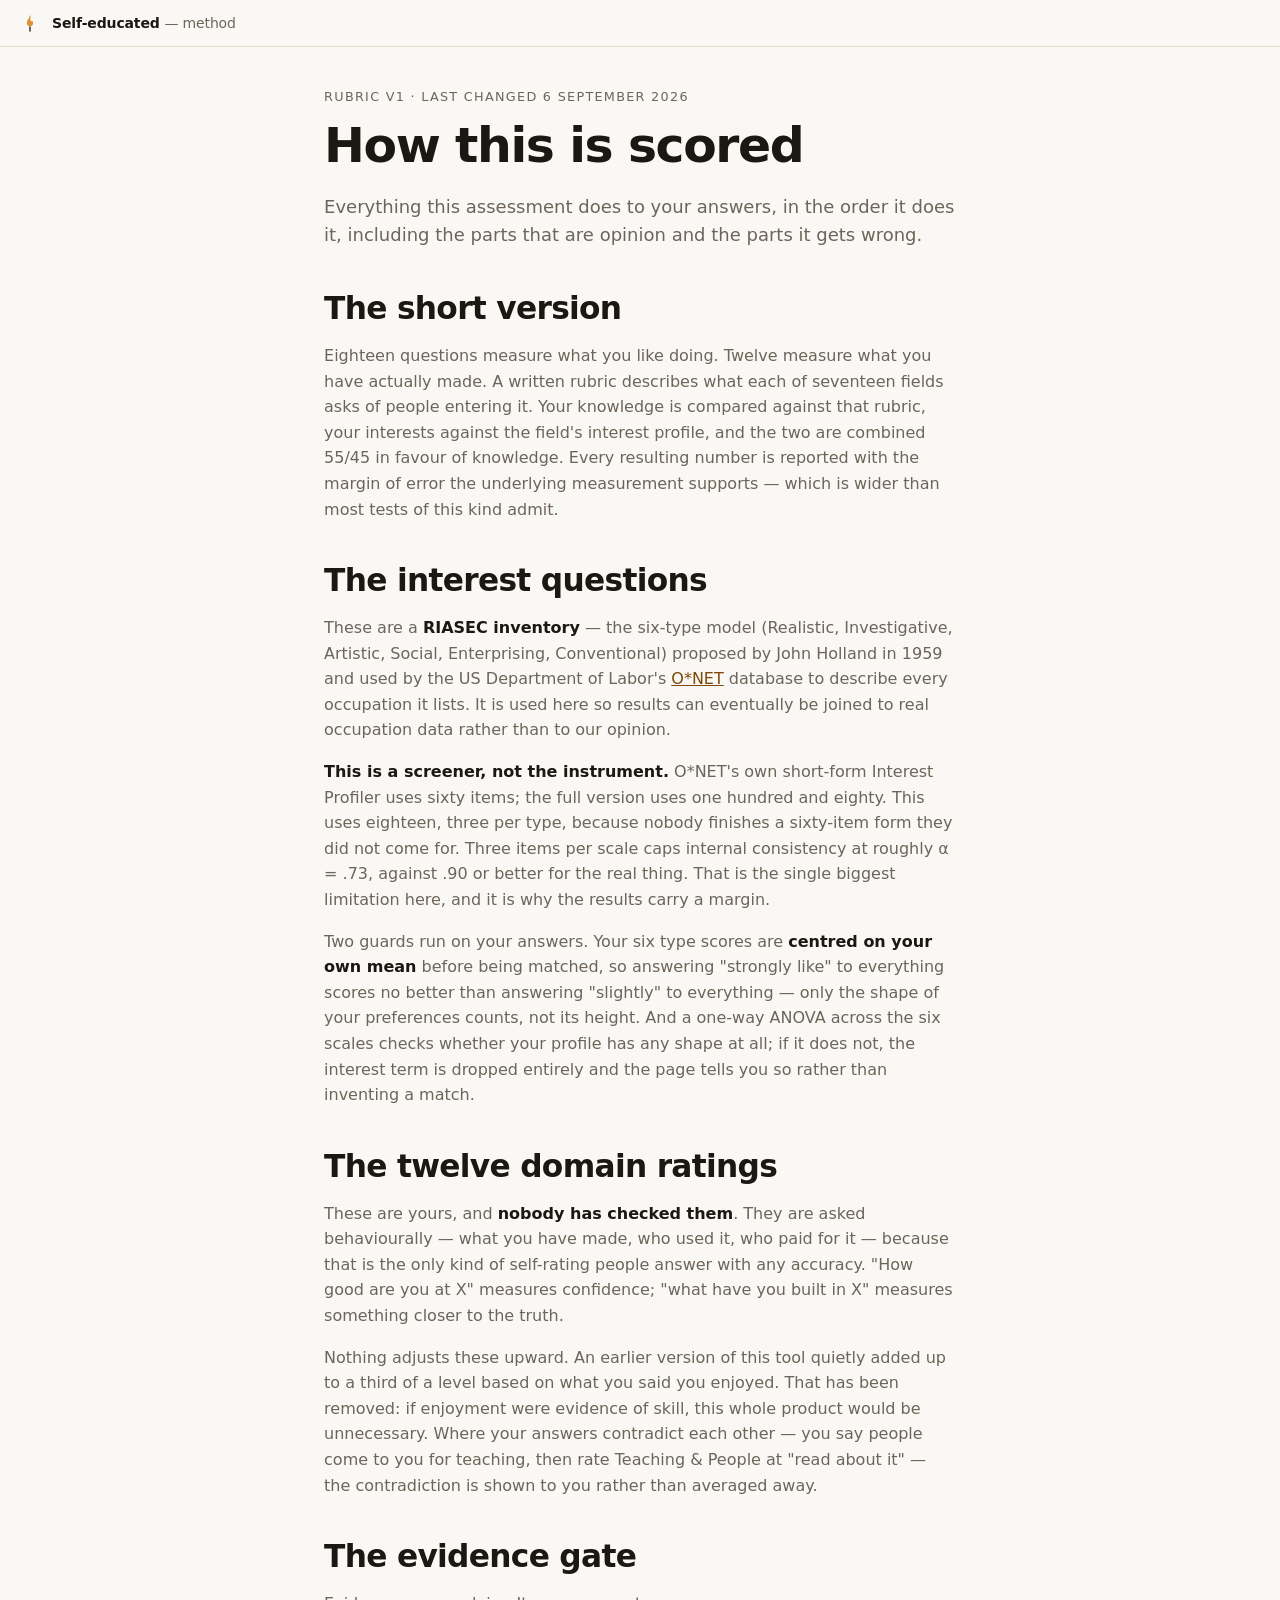
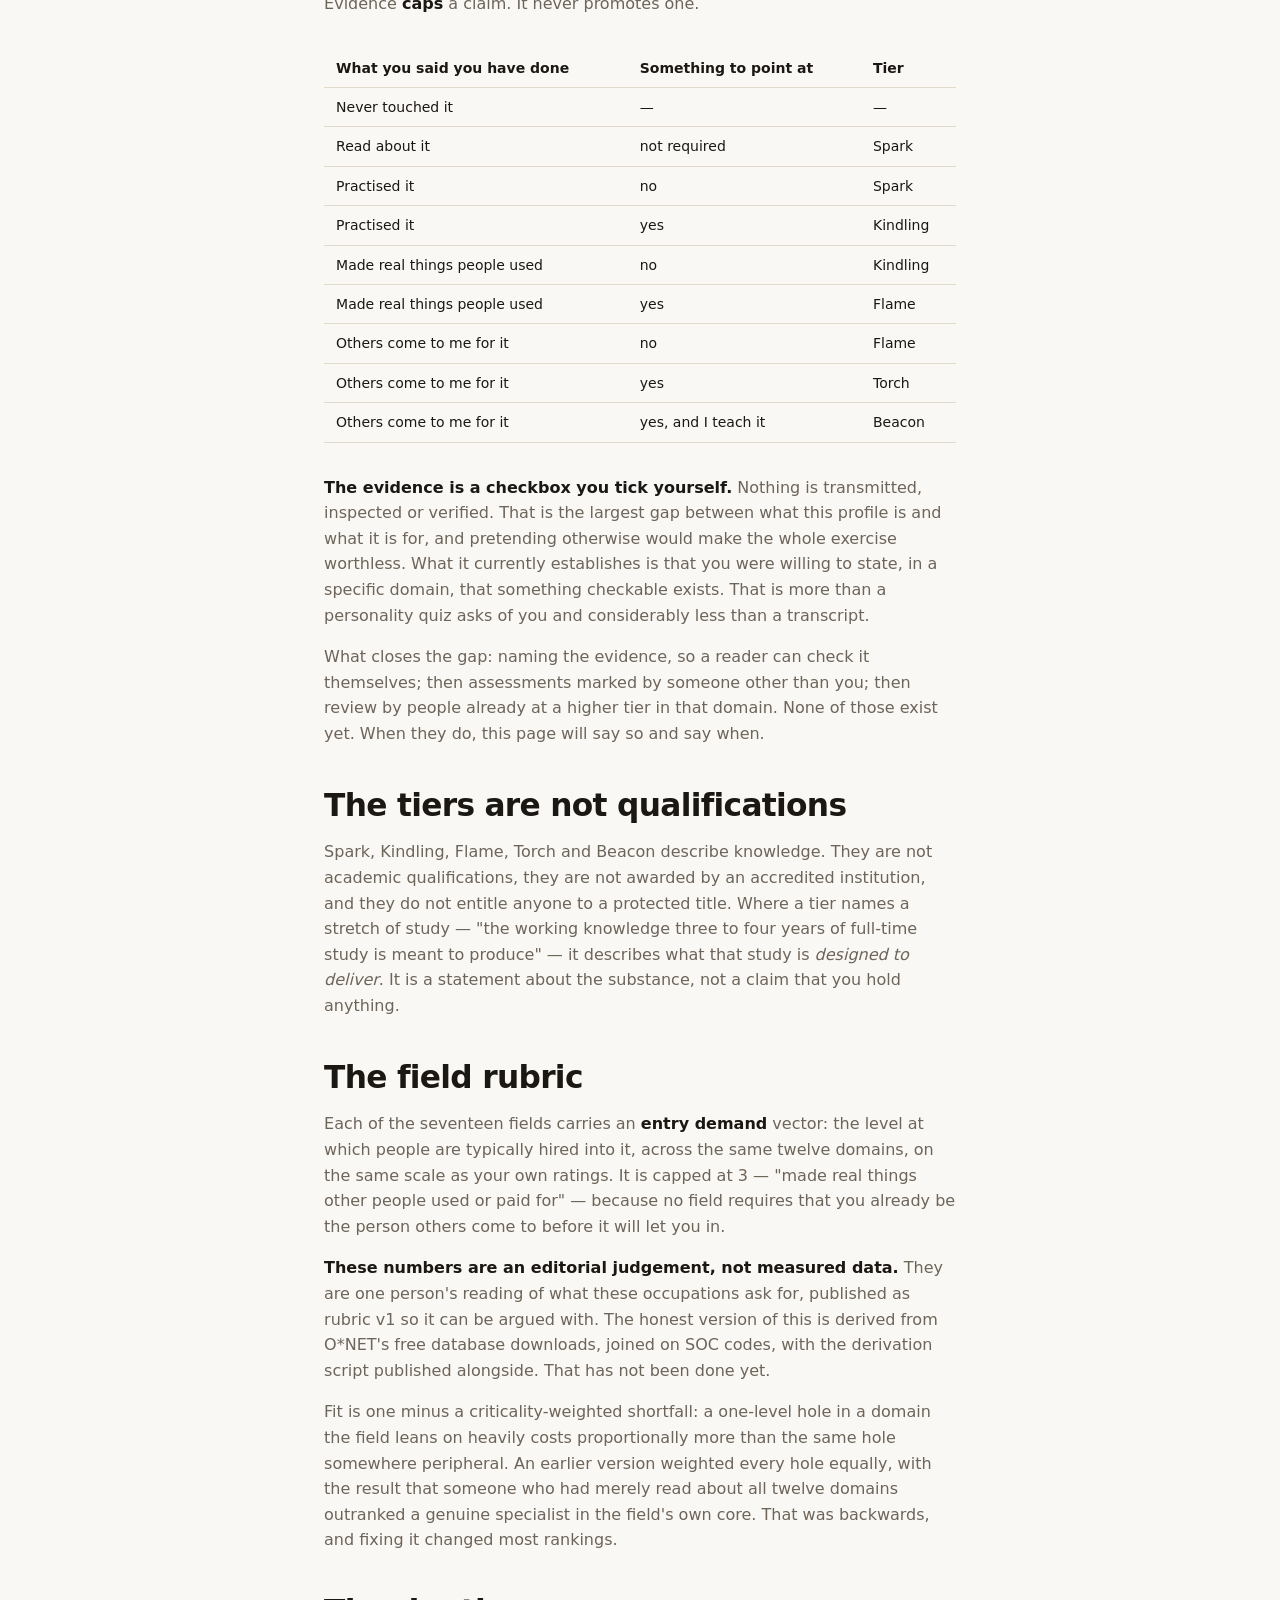
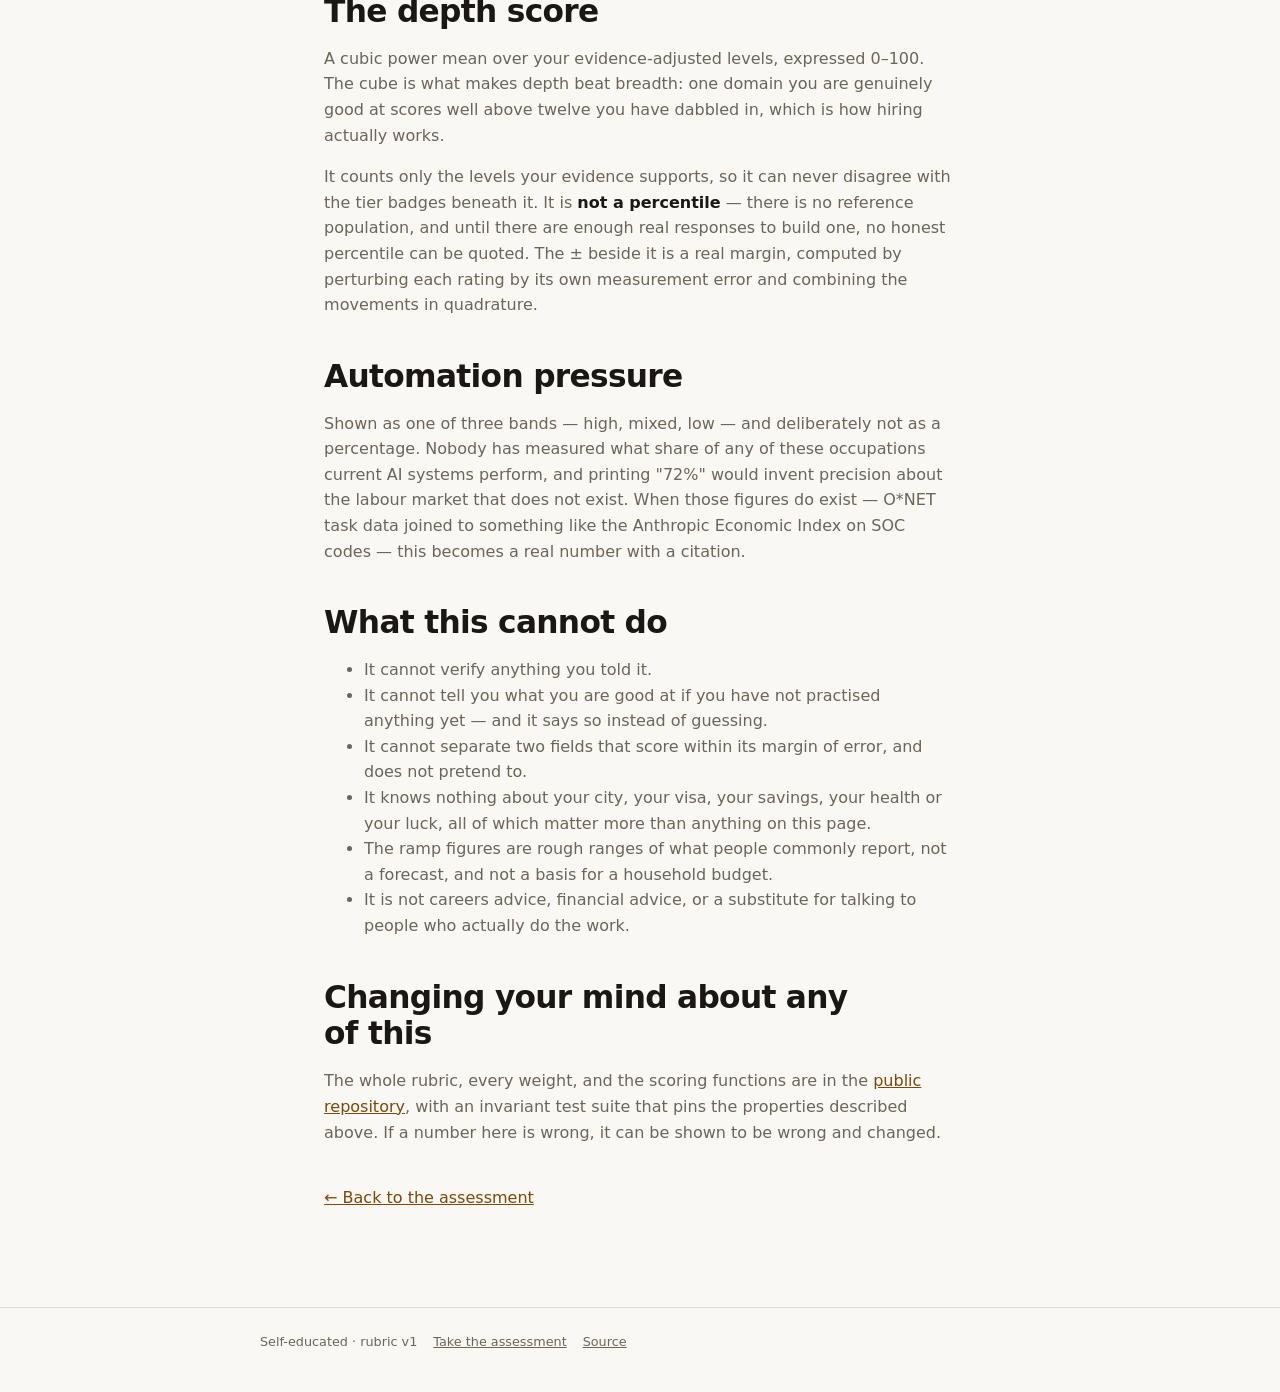
==== method.html @ 9d1d9ea1 "Rebuild the assessment around what the maths can actually support A seven-dimension audit of the pro" ====
<!doctype html>
<html lang="en">
<head>
  <meta charset="utf-8">
  <meta name="viewport" content="width=device-width, initial-scale=1">
  <title>How this is scored — Self-educated</title>
  <meta name="description" content="The full method behind the Self-educated knowledge profile: the instrument, the rubric, the weights, the tier table, and what it cannot do.">
  <meta name="color-scheme" content="dark light">
  <link rel="icon" href="data:image/svg+xml,<svg xmlns='http://www.w3.org/2000/svg' viewBox='0 0 32 32'><text y='26' font-size='26'>🔥</text></svg>">
  <link rel="stylesheet" href="assets/styles.css?v=7">
</head>
<body>
  <header class="topbar">
    <svg class="mark" viewBox="0 0 32 32" aria-hidden="true">
      <path d="M16 3c3 5-1 6 1 9 1.4 2.1 4-.2 4 3.4C21 19 19 21 16 21s-5-2.4-5-5.6C11 11 15 9 16 3z" fill="#e0912f"/>
      <rect x="14.4" y="21" width="3.2" height="9" rx="1.2" fill="#6d645a"/>
    </svg>
    <span class="wordmark">Self-educated <span>— method</span></span>
  </header>

  <main class="doc">
    <p class="eyebrow">Rubric v1 · last changed 6 September 2026</p>
    <h1>How this is scored</h1>
    <p class="lede">Everything this assessment does to your answers, in the order it does it,
    including the parts that are opinion and the parts it gets wrong.</p>

    <h2>The short version</h2>
    <p>Eighteen questions measure what you like doing. Twelve measure what you have actually made.
    A written rubric describes what each of seventeen fields asks of people entering it. Your
    knowledge is compared against that rubric, your interests against the field's interest profile,
    and the two are combined 55/45 in favour of knowledge. Every resulting number is reported with
    the margin of error the underlying measurement supports — which is wider than most tests of this
    kind admit.</p>

    <h2>The interest questions</h2>
    <p>These are a <b>RIASEC inventory</b> — the six-type model (Realistic, Investigative, Artistic,
    Social, Enterprising, Conventional) proposed by John Holland in 1959 and used by the US
    Department of Labor's <a href="https://www.onetcenter.org/">O*NET</a> database to describe every
    occupation it lists. It is used here so results can eventually be joined to real occupation data
    rather than to our opinion.</p>
    <p><b>This is a screener, not the instrument.</b> O*NET's own short-form Interest Profiler uses
    sixty items; the full version uses one hundred and eighty. This uses eighteen, three per type,
    because nobody finishes a sixty-item form they did not come for. Three items per scale caps
    internal consistency at roughly α = .73, against .90 or better for the real thing. That is the
    single biggest limitation here, and it is why the results carry a margin.</p>
    <p>Two guards run on your answers. Your six type scores are <b>centred on your own mean</b>
    before being matched, so answering "strongly like" to everything scores no better than answering
    "slightly" to everything — only the shape of your preferences counts, not its height. And a
    one-way ANOVA across the six scales checks whether your profile has any shape at all; if it does
    not, the interest term is dropped entirely and the page tells you so rather than inventing a
    match.</p>

    <h2>The twelve domain ratings</h2>
    <p>These are yours, and <b>nobody has checked them</b>. They are asked behaviourally — what you
    have made, who used it, who paid for it — because that is the only kind of self-rating people
    answer with any accuracy. "How good are you at X" measures confidence; "what have you built in
    X" measures something closer to the truth.</p>
    <p>Nothing adjusts these upward. An earlier version of this tool quietly added up to a third of a
    level based on what you said you enjoyed. That has been removed: if enjoyment were evidence of
    skill, this whole product would be unnecessary. Where your answers contradict each other — you
    say people come to you for teaching, then rate Teaching &amp; People at "read about it" — the
    contradiction is shown to you rather than averaged away.</p>

    <h2>The evidence gate</h2>
    <p>Evidence <b>caps</b> a claim. It never promotes one.</p>
    <div class="scroll-x">
    <table>
      <thead><tr><th>What you said you have done</th><th>Something to point at</th><th>Tier</th></tr></thead>
      <tbody>
        <tr><td>Never touched it</td><td>—</td><td>—</td></tr>
        <tr><td>Read about it</td><td>not required</td><td>Spark</td></tr>
        <tr><td>Practised it</td><td>no</td><td>Spark</td></tr>
        <tr><td>Practised it</td><td>yes</td><td>Kindling</td></tr>
        <tr><td>Made real things people used</td><td>no</td><td>Kindling</td></tr>
        <tr><td>Made real things people used</td><td>yes</td><td>Flame</td></tr>
        <tr><td>Others come to me for it</td><td>no</td><td>Flame</td></tr>
        <tr><td>Others come to me for it</td><td>yes</td><td>Torch</td></tr>
        <tr><td>Others come to me for it</td><td>yes, and I teach it</td><td>Beacon</td></tr>
      </tbody>
    </table>
    </div>
    <p><b>The evidence is a checkbox you tick yourself.</b> Nothing is transmitted, inspected or
    verified. That is the largest gap between what this profile is and what it is for, and pretending
    otherwise would make the whole exercise worthless. What it currently establishes is that you were
    willing to state, in a specific domain, that something checkable exists. That is more than a
    personality quiz asks of you and considerably less than a transcript.</p>
    <p>What closes the gap: naming the evidence, so a reader can check it themselves; then assessments
    marked by someone other than you; then review by people already at a higher tier in that domain.
    None of those exist yet. When they do, this page will say so and say when.</p>

    <h2>The tiers are not qualifications</h2>
    <p>Spark, Kindling, Flame, Torch and Beacon describe knowledge. They are not academic
    qualifications, they are not awarded by an accredited institution, and they do not entitle anyone
    to a protected title. Where a tier names a stretch of study — "the working knowledge three to four
    years of full-time study is meant to produce" — it describes what that study is <i>designed to
    deliver</i>. It is a statement about the substance, not a claim that you hold anything.</p>

    <h2>The field rubric</h2>
    <p>Each of the seventeen fields carries an <b>entry demand</b> vector: the level at which people
    are typically hired into it, across the same twelve domains, on the same scale as your own
    ratings. It is capped at 3 — "made real things other people used or paid for" — because no field
    requires that you already be the person others come to before it will let you in.</p>
    <p><b>These numbers are an editorial judgement, not measured data.</b> They are one person's
    reading of what these occupations ask for, published as rubric v1 so it can be argued with. The
    honest version of this is derived from O*NET's free database downloads, joined on SOC codes, with
    the derivation script published alongside. That has not been done yet.</p>
    <p>Fit is one minus a criticality-weighted shortfall: a one-level hole in a domain the field
    leans on heavily costs proportionally more than the same hole somewhere peripheral. An earlier
    version weighted every hole equally, with the result that someone who had merely read about all
    twelve domains outranked a genuine specialist in the field's own core. That was backwards, and
    fixing it changed most rankings.</p>

    <h2>The depth score</h2>
    <p>A cubic power mean over your evidence-adjusted levels, expressed 0–100. The cube is what makes
    depth beat breadth: one domain you are genuinely good at scores well above twelve you have
    dabbled in, which is how hiring actually works.</p>
    <p>It counts only the levels your evidence supports, so it can never disagree with the tier
    badges beneath it. It is <b>not a percentile</b> — there is no reference population, and until
    there are enough real responses to build one, no honest percentile can be quoted. The ± beside it
    is a real margin, computed by perturbing each rating by its own measurement error and combining
    the movements in quadrature.</p>

    <h2>Automation pressure</h2>
    <p>Shown as one of three bands — high, mixed, low — and deliberately not as a percentage. Nobody
    has measured what share of any of these occupations current AI systems perform, and printing
    "72%" would invent precision about the labour market that does not exist. When those figures do
    exist — O*NET task data joined to something like the Anthropic Economic Index on SOC codes — this
    becomes a real number with a citation.</p>

    <h2>What this cannot do</h2>
    <ul>
      <li>It cannot verify anything you told it.</li>
      <li>It cannot tell you what you are good at if you have not practised anything yet — and it
      says so instead of guessing.</li>
      <li>It cannot separate two fields that score within its margin of error, and does not pretend to.</li>
      <li>It knows nothing about your city, your visa, your savings, your health or your luck, all of
      which matter more than anything on this page.</li>
      <li>The ramp figures are rough ranges of what people commonly report, not a forecast, and not a
      basis for a household budget.</li>
      <li>It is not careers advice, financial advice, or a substitute for talking to people who
      actually do the work.</li>
    </ul>

    <h2>Changing your mind about any of this</h2>
    <p>The whole rubric, every weight, and the scoring functions are in the
    <a href="https://github.com/yesitslukas/self-educated">public repository</a>, with an invariant
    test suite that pins the properties described above. If a number here is wrong, it can be shown
    to be wrong and changed.</p>

    <p style="margin-top:var(--s-10)"><a href="index.html">← Back to the assessment</a></p>
  </main>

  <footer class="site">
    <div class="inner">
      <span>Self-educated · rubric v1</span>
      <a href="index.html">Take the assessment</a>
      <a href="https://github.com/yesitslukas/self-educated">Source</a>
    </div>
  </footer>
</body>
</html>
---- assets/styles.css ----
/* ==================================================================
   Self-educated

   Design system, such as it is:

   TYPE     A 1.25 modular scale from a 16px base. Every font-size in
            this file is one of --t-xs … --t-4xl. No ad-hoc sizes.
   SPACE    A 4px grid. Every padding, margin and gap is one of
            --s-1 … --s-12. No ad-hoc values.
   COLOUR   Eight tokens per theme. Contrast of --muted against both
            --bg and --surface is above 4.5:1 in light and dark, so
            secondary text meets WCAG AA rather than merely looking
            calm.
   MOTION   Only where it communicates state, and switched off entirely
            under prefers-reduced-motion.
   ================================================================== */

:root {
  /* Type — 1.25 (major third) from 16px */
  --t-xs:   0.8rem;     /* 12.8 */
  --t-sm:   0.875rem;   /* 14   */
  --t-base: 1rem;       /* 16   */
  --t-md:   1.125rem;   /* 18   */
  --t-lg:   1.25rem;    /* 20   */
  --t-xl:   1.5625rem;  /* 25   */
  --t-2xl:  1.953rem;   /* 31.25 */
  --t-3xl:  2.441rem;   /* 39   */
  --t-4xl:  3.052rem;   /* 48.8 */

  /* Space — 4px grid */
  --s-1: 4px;   --s-2: 8px;   --s-3: 12px;  --s-4: 16px;
  --s-5: 20px;  --s-6: 24px;  --s-8: 32px;  --s-10: 40px;
  --s-12: 48px; --s-16: 64px; --s-20: 80px;

  --radius:    10px;
  --radius-lg: 14px;
  --measure:   66ch;
  --maxw:      760px;

  --font: -apple-system, BlinkMacSystemFont, 'Segoe UI', Inter, Roboto, system-ui, sans-serif;

  /* Colour — dark is the default */
  --bg:        #0d0c0b;
  --surface:   #16130f;
  --surface-2: #1e1a15;
  --line:      #2e2822;
  --line-2:    #3d352c;
  --text:      #f2ece3;
  --muted:     #9a9088;  /* 6.3:1 on --bg, 6.0:1 on --surface — measured */
  --accent:    #e0912f;  /* 7.7:1 on --bg */
  --accent-2:  #f5b955;
  --on-accent: #150f07;
  --demand:    #7aa8e6;
  --ok:        #6cc088;
  --warn:      #e0a53f;
  --danger:    #e08363;
}

@media (prefers-color-scheme: light) {
  :root {
    --bg:        #faf8f4;
    --surface:   #ffffff;
    --surface-2: #f1ece3;
    --line:      #e2dacd;
    --line-2:    #cfc4b3;
    --text:      #1b1713;
    --muted:     #6d645a;  /* 5.4:1 on --bg */
    --accent:    #9e5c0a;  /* 5.0:1 on --bg — measured, AA for text */
    --accent-2:  #7d4808;
    --on-accent: #fffaf3;
    --demand:    #2f62ab;
    --ok:        #256b3c;
    --warn:      #8a5c07;
    --danger:    #a4402a;
  }
}

*, *::before, *::after { box-sizing: border-box; }

html { -webkit-text-size-adjust: 100%; }

body {
  margin: 0;
  background: var(--bg);
  color: var(--text);
  font: var(--t-base)/1.6 var(--font);
  -webkit-font-smoothing: antialiased;
  text-rendering: optimizeLegibility;
}

/* A visible, high-contrast focus ring everywhere. The assessment is 40-odd
   controls; anyone driving it by keyboard needs to see where they are. */
:focus-visible {
  outline: 2px solid var(--accent-2);
  outline-offset: 2px;
  border-radius: 4px;
}
:focus:not(:focus-visible) { outline: none; }

.skip {
  position: fixed; left: var(--s-2); top: var(--s-2); z-index: 40;
  padding: var(--s-3) var(--s-4); border-radius: var(--radius);
  background: var(--accent); color: var(--on-accent); font-weight: 600;
  text-decoration: none; font-size: var(--t-sm);
  transform: translateY(-200%); transition: transform .15s ease;
}
.skip:focus { transform: translateY(0); }

/* ---------------------------------------------------------------- */
/* Chrome                                                            */
/* ---------------------------------------------------------------- */

.topbar {
  position: sticky; top: 0; z-index: 20;
  display: flex; align-items: center; gap: var(--s-3);
  padding: var(--s-3) var(--s-5);
  background: color-mix(in srgb, var(--bg) 90%, transparent);
  backdrop-filter: blur(12px);
  border-bottom: 1px solid var(--line);
}
.mark { width: 20px; height: 20px; flex: none; }
.wordmark { font-weight: 600; letter-spacing: -0.01em; font-size: var(--t-sm); }
.wordmark span { color: var(--muted); font-weight: 400; }
#progress-count {
  margin-left: auto; font-size: var(--t-xs); color: var(--muted);
  font-variant-numeric: tabular-nums; letter-spacing: .02em;
}

/* Sticky, directly under the topbar — a progress bar that scrolls out of
   view at step two is not a progress bar. */
.progress {
  position: sticky; top: 45px; z-index: 20;
  height: 3px; background: var(--line);
}
#progress-bar {
  height: 100%; width: 0;
  background: linear-gradient(90deg, var(--accent), var(--accent-2));
  transition: width .35s cubic-bezier(.4, 0, .2, 1);
}

main { padding: 0 var(--s-5) var(--s-20); }
.screen { max-width: var(--maxw); margin: 0 auto; padding-top: var(--s-12); }
.screen.wide { max-width: 900px; }

footer.site {
  border-top: 1px solid var(--line);
  padding: var(--s-6) var(--s-5) var(--s-10);
  color: var(--muted); font-size: var(--t-xs);
}
footer.site .inner { max-width: var(--maxw); margin: 0 auto; display: flex; gap: var(--s-4); flex-wrap: wrap; }
footer.site a { color: var(--muted); }

/* ---------------------------------------------------------------- */
/* Type                                                              */
/* ---------------------------------------------------------------- */

h1 {
  font-size: clamp(var(--t-2xl), 5.5vw, var(--t-4xl));
  line-height: 1.08; letter-spacing: -0.028em; font-weight: 650;
  margin: var(--s-3) 0 var(--s-5); max-width: 18ch;
}
h2 {
  font-size: clamp(var(--t-lg), 3.6vw, var(--t-2xl));
  line-height: 1.18; letter-spacing: -0.022em; font-weight: 640;
  margin: 0 0 var(--s-3); max-width: 26ch;
}
h3 { font-size: var(--t-md); letter-spacing: -0.012em; margin: 0 0 var(--s-3); font-weight: 640; }
h4 { font-size: var(--t-base); margin: 0; font-weight: 640; letter-spacing: -0.008em; }
h1:focus, h2:focus { outline: none; }

.glow { color: var(--accent-2); }
.eyebrow {
  font-size: var(--t-xs); letter-spacing: .1em; text-transform: uppercase;
  color: var(--muted); margin: 0 0 var(--s-2); font-weight: 500;
}
.lede { font-size: var(--t-md); max-width: var(--measure); margin: 0 0 var(--s-5); }
.sub { color: var(--muted); max-width: var(--measure); margin: 0 0 var(--s-5); font-size: var(--t-sm); }
.read { max-width: var(--measure); margin: 0 0 var(--s-3); }
.caption { color: var(--muted); font-size: var(--t-sm); max-width: var(--measure); margin: 0 0 var(--s-6); }

.claim {
  font-size: var(--t-md); font-weight: 560; letter-spacing: -0.012em;
  margin: var(--s-6) 0 0; padding-left: var(--s-4);
  border-left: 2px solid var(--accent); max-width: 46ch;
}

.promise { list-style: none; padding: 0; margin: var(--s-6) 0; display: grid; gap: var(--s-3); }
.promise li { padding-left: var(--s-5); position: relative; color: var(--muted); max-width: var(--measure); font-size: var(--t-sm); }
.promise li::before {
  content: ''; position: absolute; left: 0; top: .62em;
  width: 6px; height: 6px; border-radius: 50%; background: var(--accent);
}
.promise b { color: var(--text); font-weight: 600; }

/* The method disclosure. A product selling legibility cannot itself be
   illegible, so this sits on the first screen rather than in a footer. */
.method {
  border: 1px solid var(--line); border-radius: var(--radius-lg);
  background: var(--surface); margin: 0 0 var(--s-8); max-width: var(--measure);
}
.method summary {
  cursor: pointer; padding: var(--s-4) var(--s-5);
  font-weight: 560; font-size: var(--t-sm); list-style: none;
  display: flex; align-items: center; gap: var(--s-2);
}
.method summary::-webkit-details-marker { display: none; }
.method summary::marker { content: ''; }
.method summary::before { content: '＋'; color: var(--accent); font-size: var(--t-sm); }
.method[open] summary::before { content: '−'; }
.method-body { padding: 0 var(--s-5) var(--s-4); }
.method-body p { color: var(--muted); font-size: var(--t-sm); margin: 0 0 var(--s-3); }
.method-body b { color: var(--text); }
.method-body a { color: var(--accent-2); }

/* ---------------------------------------------------------------- */
/* Controls                                                          */
/* ---------------------------------------------------------------- */

.btn {
  font: inherit; font-weight: 560; cursor: pointer;
  border-radius: var(--radius); border: 1px solid transparent;
  padding: var(--s-3) var(--s-5); min-height: 44px;
  transition: background .16s ease, color .16s ease, border-color .16s ease;
}
.btn-primary { background: var(--accent); color: var(--on-accent); }
.btn-primary:hover:not(:disabled) { background: var(--accent-2); }
.btn-primary:disabled { opacity: .35; cursor: not-allowed; }
.btn-ghost { background: transparent; color: var(--muted); border-color: var(--line-2); }
.btn-ghost:hover { color: var(--text); border-color: var(--muted); }
.btn-lg { padding: var(--s-4) var(--s-8); font-size: var(--t-md); }

.nav {
  max-width: var(--maxw); margin: var(--s-8) auto 0;
  display: flex; justify-content: space-between; gap: var(--s-3);
}

.grid-pick { display: grid; grid-template-columns: repeat(auto-fill, minmax(230px, 1fr)); gap: var(--s-2); }
.pick {
  font: inherit; font-size: var(--t-sm); text-align: left; cursor: pointer;
  padding: var(--s-4); min-height: 60px; border-radius: var(--radius-lg);
  background: var(--surface); color: var(--text);
  border: 1px solid var(--line); transition: border-color .14s ease, background .14s ease;
}
.pick:hover:not(:disabled) { border-color: var(--line-2); }
.pick.is-on { border-color: var(--accent); background: color-mix(in srgb, var(--accent) 12%, var(--surface)); }
.pick:disabled { opacity: .4; cursor: not-allowed; }
.counter { color: var(--muted); font-size: var(--t-sm); margin-top: var(--s-4); font-variant-numeric: tabular-nums; }

.stack { display: grid; gap: var(--s-2); }
.row-opt {
  font: inherit; font-size: var(--t-sm); text-align: left; cursor: pointer; width: 100%;
  display: flex; justify-content: space-between; align-items: center; gap: var(--s-4);
  padding: var(--s-4) var(--s-5); min-height: 56px; border-radius: var(--radius-lg);
  background: var(--surface); color: var(--text);
  border: 1px solid var(--line); transition: border-color .14s ease, background .14s ease;
}
.row-opt:hover { border-color: var(--line-2); }
.row-opt.is-on { border-color: var(--accent); background: color-mix(in srgb, var(--accent) 12%, var(--surface)); }

.ev-row { display: grid; gap: var(--s-2); }
.ev-flag { font-size: var(--t-xs); color: var(--muted); white-space: nowrap; }
.row-opt.is-on .ev-flag { color: var(--accent-2); }
.chip {
  justify-self: start; font: inherit; font-size: var(--t-xs); cursor: pointer;
  padding: var(--s-2) var(--s-4); min-height: 40px; border-radius: 999px; margin-left: var(--s-4);
  background: transparent; color: var(--muted); border: 1px dashed var(--line-2);
}
.chip.is-on { border-style: solid; border-color: var(--accent); color: var(--accent-2); }

.stack-q { display: grid; gap: var(--s-2); }
.q { padding: var(--s-4) var(--s-5); border-radius: var(--radius-lg); background: var(--surface); border: 1px solid var(--line); }
.q-text { margin: 0 0 var(--s-3); font-size: var(--t-sm); }
.scale { display: grid; grid-template-columns: repeat(4, 1fr); gap: var(--s-1); }

.scale-btn, .lvl-btn {
  font: inherit; font-size: var(--t-xs); cursor: pointer;
  padding: var(--s-3) var(--s-1); min-height: 44px; border-radius: var(--radius);
  background: var(--surface-2); color: var(--muted);
  border: 1px solid transparent; transition: background .12s ease, color .12s ease;
}
.scale-btn:hover, .lvl-btn:hover { color: var(--text); }
.scale-btn.is-on, .lvl-btn.is-on { background: var(--accent); color: var(--on-accent); font-weight: 600; }

.levels { display: grid; gap: var(--s-2); }
.lvl {
  display: grid; grid-template-columns: 1fr minmax(320px, 400px); gap: var(--s-4); align-items: center;
  padding: var(--s-3) var(--s-5); border-radius: var(--radius-lg); background: var(--surface); border: 1px solid var(--line);
}
.lvl-name { font-weight: 520; font-size: var(--t-sm); }
.lvl-scale { display: grid; grid-template-columns: repeat(5, 1fr); gap: var(--s-1); }

/* ---------------------------------------------------------------- */
/* Results                                                           */
/* ---------------------------------------------------------------- */

.results { padding-top: var(--s-10); }

.headline { display: flex; gap: var(--s-6); align-items: flex-start; margin: var(--s-4) 0 var(--s-8); flex-wrap: wrap; }
.flame {
  display: grid; place-items: center; flex: none;
  width: 108px; height: 108px; border-radius: 50%;
  background: radial-gradient(circle at 50% 58%, color-mix(in srgb, var(--accent) 30%, transparent), transparent 70%);
  border: 1px solid var(--line-2);
}
.flame-num {
  font-size: var(--t-3xl); font-weight: 680; letter-spacing: -0.035em; line-height: 1;
  color: var(--accent-2); font-variant-numeric: tabular-nums;
}
.flame-lbl { font-size: var(--t-xs); color: var(--muted); margin-top: var(--s-1); font-variant-numeric: tabular-nums; }
.headline-txt { flex: 1 1 300px; }
.headline-lead { font-size: var(--t-lg); margin: 0 0 var(--s-3); line-height: 1.35; letter-spacing: -0.012em; }
.flame-def { font-size: var(--t-sm); color: var(--muted); margin: 0; max-width: var(--measure); }
.flame-def b { color: var(--text); }

.chart-wrap { margin: 0 0 var(--s-6); }
.radar { width: 100%; height: auto; display: block; max-width: 640px; margin: 0 auto; }

.block { padding: var(--s-8) 0 0; margin-top: var(--s-8); border-top: 1px solid var(--line); }
.tag { display: inline-block; padding: 2px var(--s-3); border-radius: 999px; background: var(--surface-2); font-size: var(--t-xs); }

.warn-note, .risk {
  font-size: var(--t-sm); color: var(--warn);
  padding: var(--s-3) var(--s-4); border-radius: var(--radius); margin: 0 0 var(--s-4);
  background: color-mix(in srgb, var(--warn) 10%, transparent);
  border: 1px solid color-mix(in srgb, var(--warn) 32%, transparent);
  max-width: var(--measure);
}
.warn-note b { color: var(--warn); }

.fields { display: grid; gap: var(--s-3); }
.field { padding: var(--s-5); border-radius: var(--radius-lg); background: var(--surface); border: 1px solid var(--line); }
.field.is-top { border-color: var(--accent); }
.field.is-tied { border-color: var(--demand); }
.field header { display: flex; justify-content: space-between; align-items: baseline; gap: var(--s-3); margin-bottom: var(--s-2); }
.field-blurb { color: var(--muted); margin: 0 0 var(--s-4); font-size: var(--t-sm); max-width: var(--measure); }
.rank { font-size: var(--t-sm); font-weight: 640; color: var(--accent-2); font-variant-numeric: tabular-nums; }

/* Three meters, not a percentage: the measurement does not support two
   significant figures, and a bar says "roughly this much" honestly. */
.fit-parts { list-style: none; padding: 0; margin: 0 0 var(--s-4); display: grid; gap: var(--s-2); }
.fit-parts li { display: flex; align-items: center; gap: var(--s-3); font-size: var(--t-sm); }
.fit-parts li span:first-child { color: var(--muted); flex: 1 1 auto; }
.fit-parts .na { color: var(--warn); font-size: var(--t-xs); flex: none; }
.meter { display: inline-flex; gap: 3px; flex: none; }
.meter i { width: 20px; height: 7px; border-radius: 2px; background: var(--surface-2); }
.meter i.on { background: var(--accent); }

.meta { display: grid; gap: var(--s-2); margin: 0; font-size: var(--t-sm); }
.meta > div { display: flex; gap: var(--s-3); flex-wrap: wrap; }
.meta dt { color: var(--muted); min-width: 170px; margin: 0; flex: none; }
.meta dd { margin: 0; flex: 1 1 260px; }
.ai-badge { font-weight: 520; }
.ai-high { color: var(--danger); }
.ai-mid  { color: var(--warn); }
.ai-low  { color: var(--ok); }
.cause-note { font-size: var(--t-sm); color: var(--muted); margin: var(--s-4) 0 0; max-width: var(--measure); }
.cause-note b { color: var(--text); }

.tiers { display: grid; gap: var(--s-2); margin-bottom: var(--s-4); }
.tier-row {
  display: grid; grid-template-columns: 180px 96px 1fr; gap: var(--s-4); align-items: center;
  padding: var(--s-3) var(--s-4); border-radius: var(--radius); background: var(--surface); border: 1px solid var(--line);
}
.tier-dom { font-weight: 520; font-size: var(--t-sm); }
.tier-meaning { font-size: var(--t-sm); display: grid; gap: 2px; }
.tier-meaning b { color: var(--text); font-weight: 600; }
.tier-meaning i { color: var(--muted); font-style: normal; font-size: var(--t-xs); }
.tier-badge {
  font-size: var(--t-xs); font-weight: 640; text-align: center;
  padding: 3px 0; border-radius: 999px; border: 1px solid;
}
.t-spark    { color: var(--muted); border-color: var(--line-2); }
.t-kindling { color: #d0913f; border-color: color-mix(in srgb, #d0913f 55%, transparent); }
.t-flame    { color: var(--accent-2); border-color: var(--accent); }
.t-torch    { color: #ef8f4a; border-color: #ef8f4a; background: color-mix(in srgb, #ef8f4a 12%, transparent); }
.t-beacon   { color: #e8c65f; border-color: #e8c65f; background: color-mix(in srgb, #e8c65f 14%, transparent); }

.disclaimer {
  font-size: var(--t-sm); color: var(--muted); max-width: var(--measure);
  padding: var(--s-4); border-radius: var(--radius);
  background: var(--surface); border: 1px solid var(--line); margin: var(--s-4) 0 0;
}

.gaps { list-style: none; padding: 0; margin: 0; display: grid; gap: var(--s-3); }
.gaps li { display: grid; grid-template-columns: 180px 1fr 130px; gap: var(--s-4); align-items: center; }
.gap-name { font-size: var(--t-sm); }
.gap-bar { position: relative; height: 8px; border-radius: 99px; background: var(--surface-2); overflow: hidden; }
.gap-bar u {
  position: absolute; inset: 0 auto 0 0; height: 100%;
  border-right: 2px solid var(--demand);
  background: color-mix(in srgb, var(--demand) 18%, transparent);
}
.gap-bar i { position: absolute; inset: 0 auto 0 0; height: 100%; background: var(--accent); z-index: 2; border-radius: 99px; }
.gap-num {
  font-size: var(--t-xs); color: var(--muted); text-align: right;
  font-variant-numeric: tabular-nums; display: grid; gap: 1px;
}
.gap-num em { font-style: normal; opacity: .8; }

.capture { border-top-color: var(--accent); }
.capture-form { display: flex; gap: var(--s-2); flex-wrap: wrap; max-width: 470px; }
.capture-form input {
  flex: 1 1 220px; font: inherit; font-size: var(--t-sm);
  padding: var(--s-3) var(--s-4); min-height: 44px; border-radius: var(--radius);
  background: var(--surface); color: var(--text); border: 1px solid var(--line-2);
}
.capture-form input:focus { outline: none; border-color: var(--accent); box-shadow: 0 0 0 2px color-mix(in srgb, var(--accent) 30%, transparent); }
.capture-note, .export-note { font-size: var(--t-sm); min-height: 20px; margin: var(--s-3) 0 0; }
.capture-note.is-ok, .export-note.is-ok { color: var(--ok); }
.capture-note.is-warn, .export-note.is-warn { color: var(--warn); }
.privacy { font-size: var(--t-xs); color: var(--muted); max-width: 58ch; margin: var(--s-3) 0 0; }
.secondary-actions { display: flex; gap: var(--s-2); margin-top: var(--s-6); flex-wrap: wrap; }

/* ---------------------------------------------------------------- */
/* Method page                                                       */
/* ---------------------------------------------------------------- */

.doc { max-width: var(--measure); margin: 0 auto; padding-top: var(--s-10); }
.doc h2 { margin-top: var(--s-10); }
.doc h3 { margin-top: var(--s-6); }
.doc p, .doc li { color: var(--muted); }
.doc b, .doc strong { color: var(--text); }
.doc a { color: var(--accent-2); }
.doc table { width: 100%; border-collapse: collapse; margin: var(--s-4) 0; font-size: var(--t-sm); }
.doc th, .doc td { text-align: left; padding: var(--s-2) var(--s-3); border-bottom: 1px solid var(--line); vertical-align: top; }
.doc th { color: var(--text); font-weight: 600; }
.doc td:first-child { color: var(--text); white-space: nowrap; }
.doc code {
  font-family: ui-monospace, SFMono-Regular, Menlo, monospace; font-size: .9em;
  background: var(--surface-2); padding: 1px 5px; border-radius: 4px; color: var(--text);
}
.doc .scroll-x { overflow-x: auto; }

/* ---------------------------------------------------------------- */
/* Responsive                                                        */
/* ---------------------------------------------------------------- */

@media (max-width: 720px) {
  .lvl { grid-template-columns: 1fr; gap: var(--s-2); }
  .tier-row, .gaps li { grid-template-columns: 1fr; gap: var(--s-2); }
  .tier-badge { justify-self: start; padding: 3px var(--s-4); }
  .gap-num { text-align: left; grid-auto-flow: column; justify-content: start; gap: var(--s-2); }
  .scale { grid-template-columns: repeat(2, 1fr); }
  .meta > div { flex-direction: column; gap: 2px; }
  .meta dt { min-width: 0; }
  .fit-parts li { flex-wrap: wrap; }
  .headline { gap: var(--s-4); }
  main { padding: 0 var(--s-4) var(--s-16); }
}

@media (prefers-reduced-motion: reduce) {
  *, *::before, *::after {
    animation-duration: .001ms !important;
    transition-duration: .001ms !important;
    scroll-behavior: auto !important;
  }
}
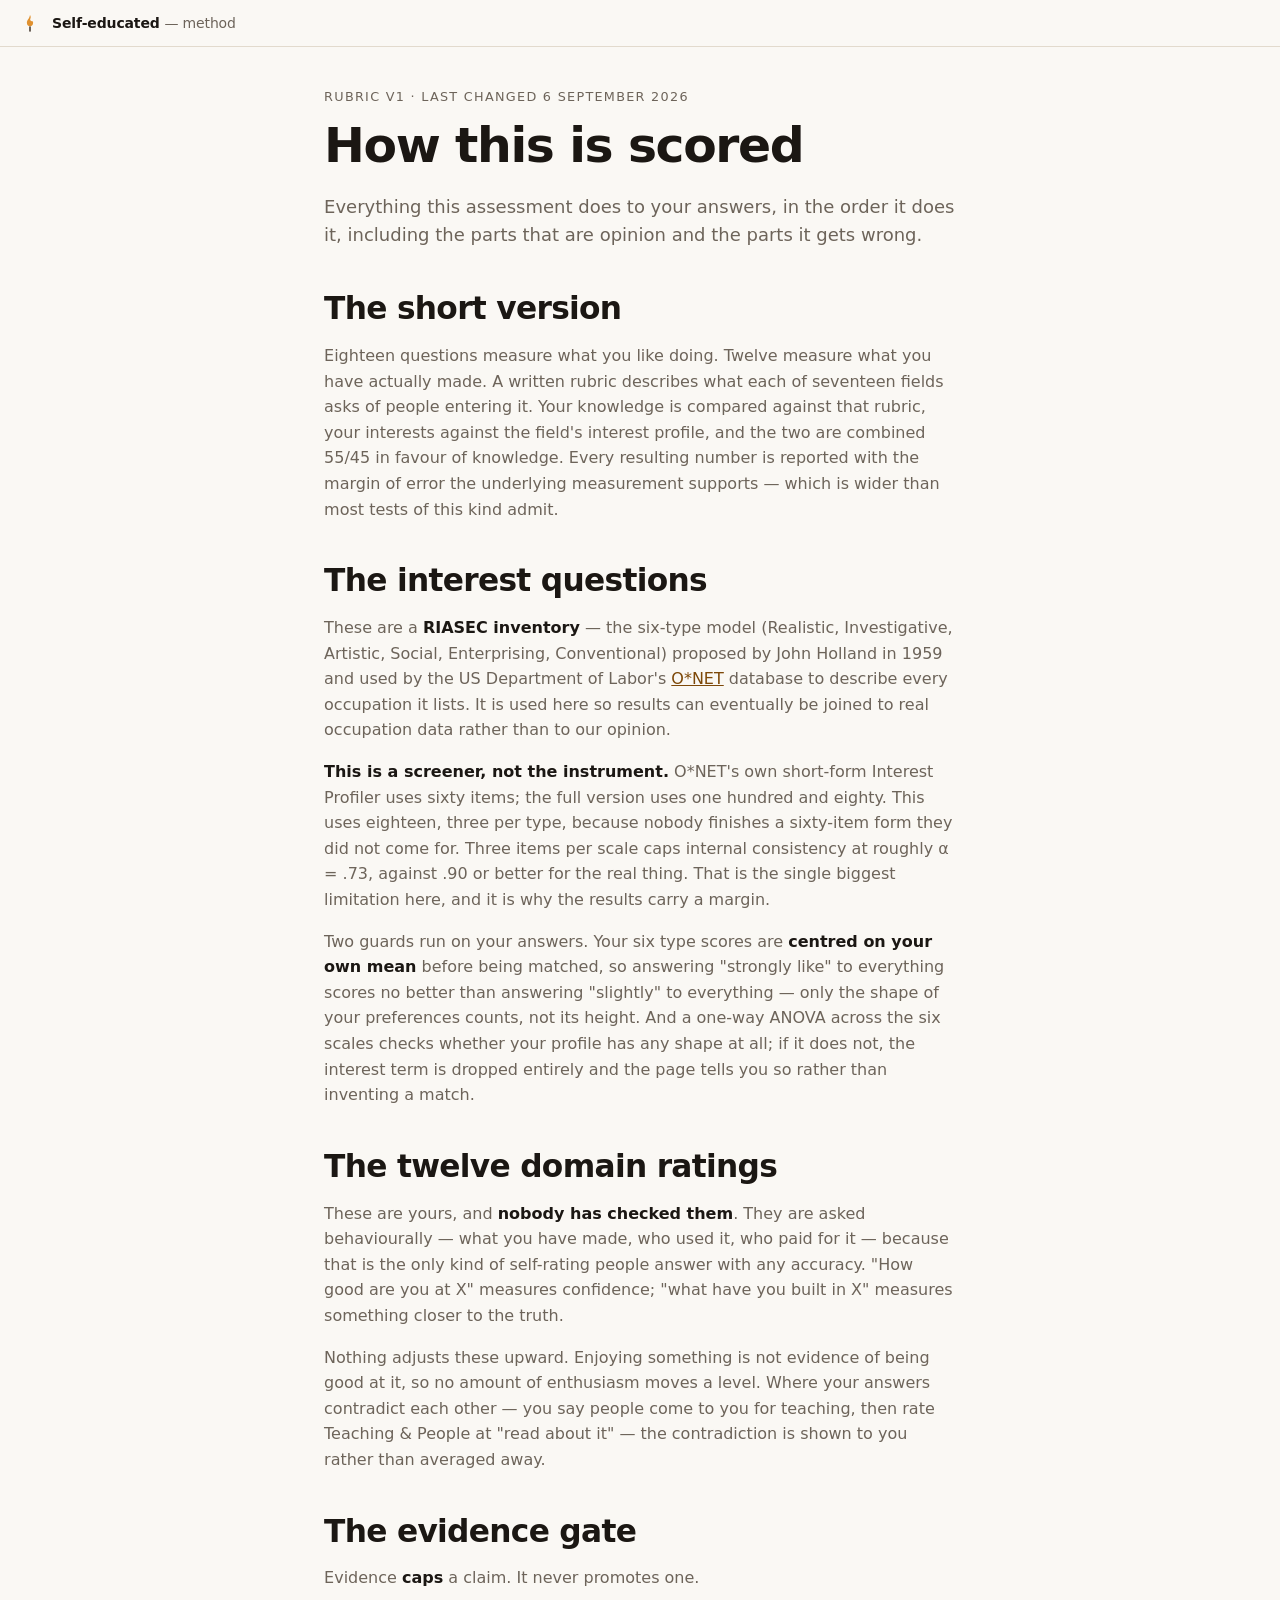
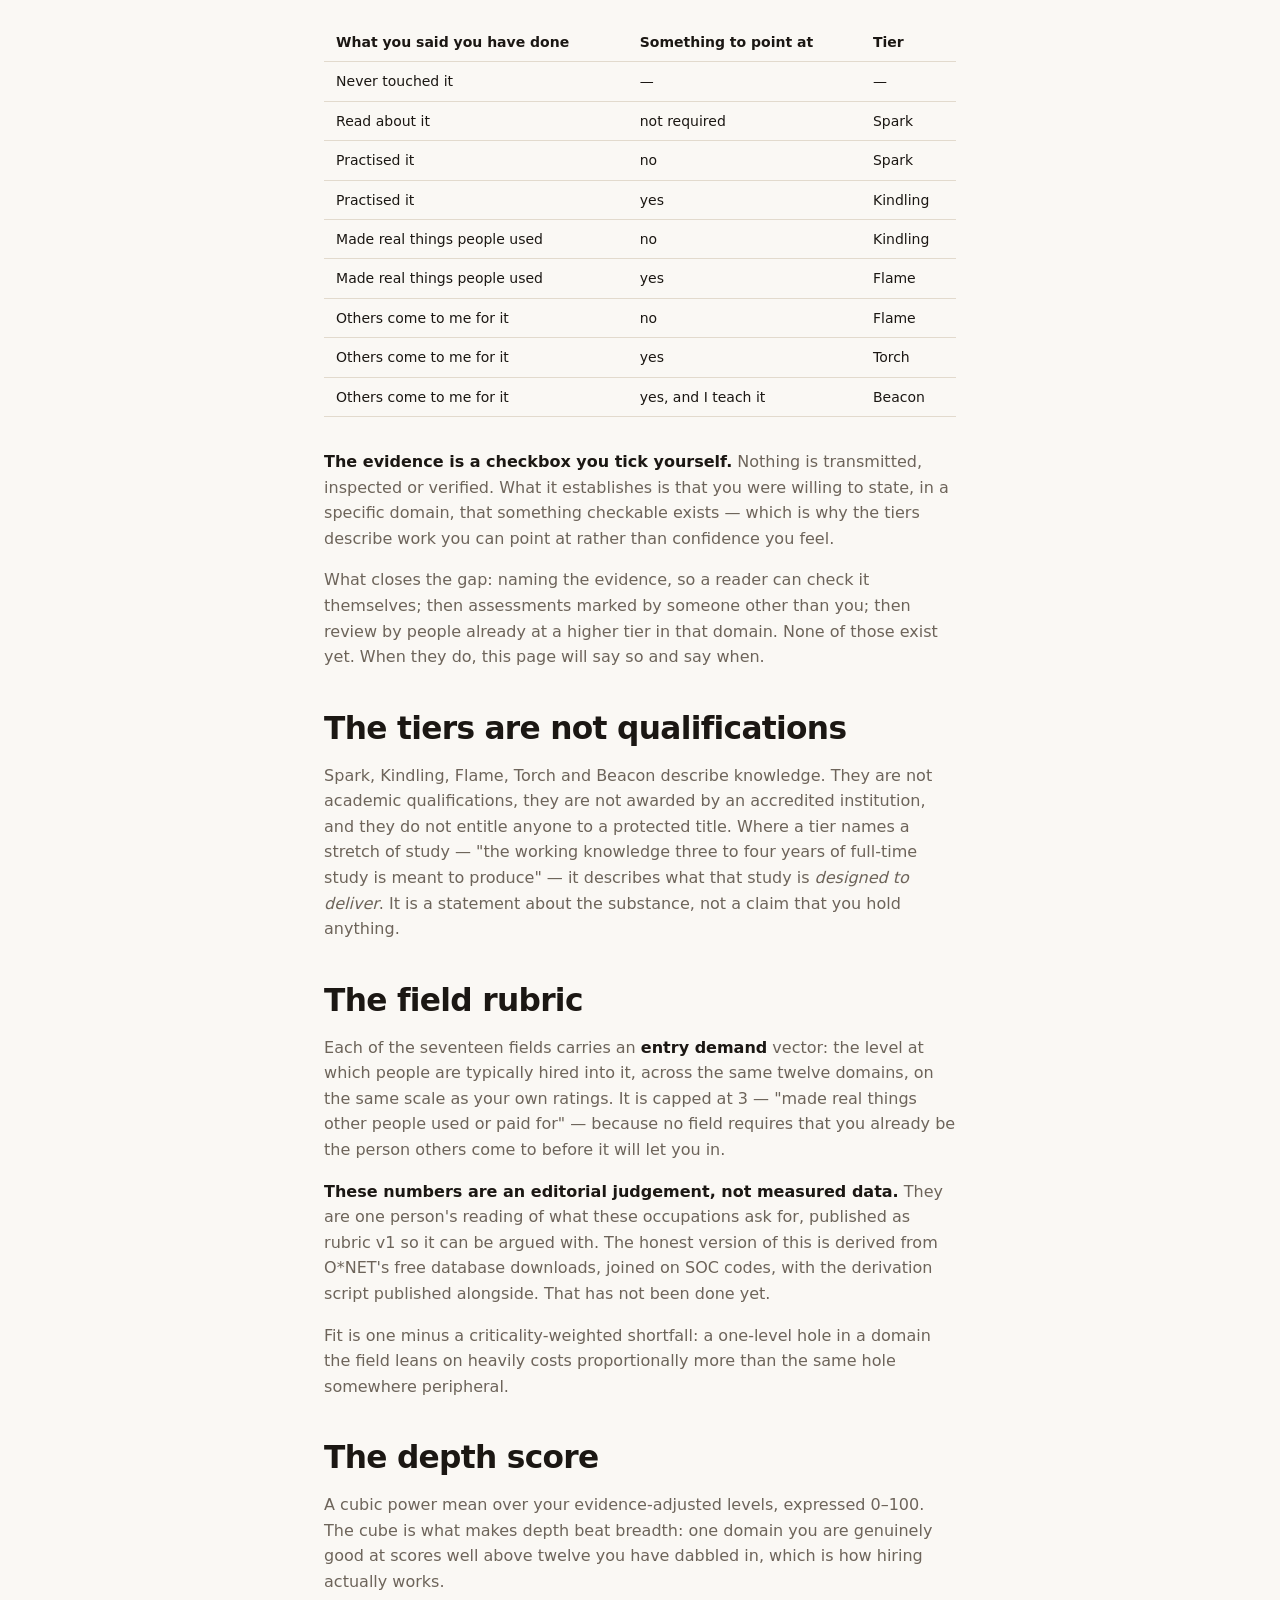
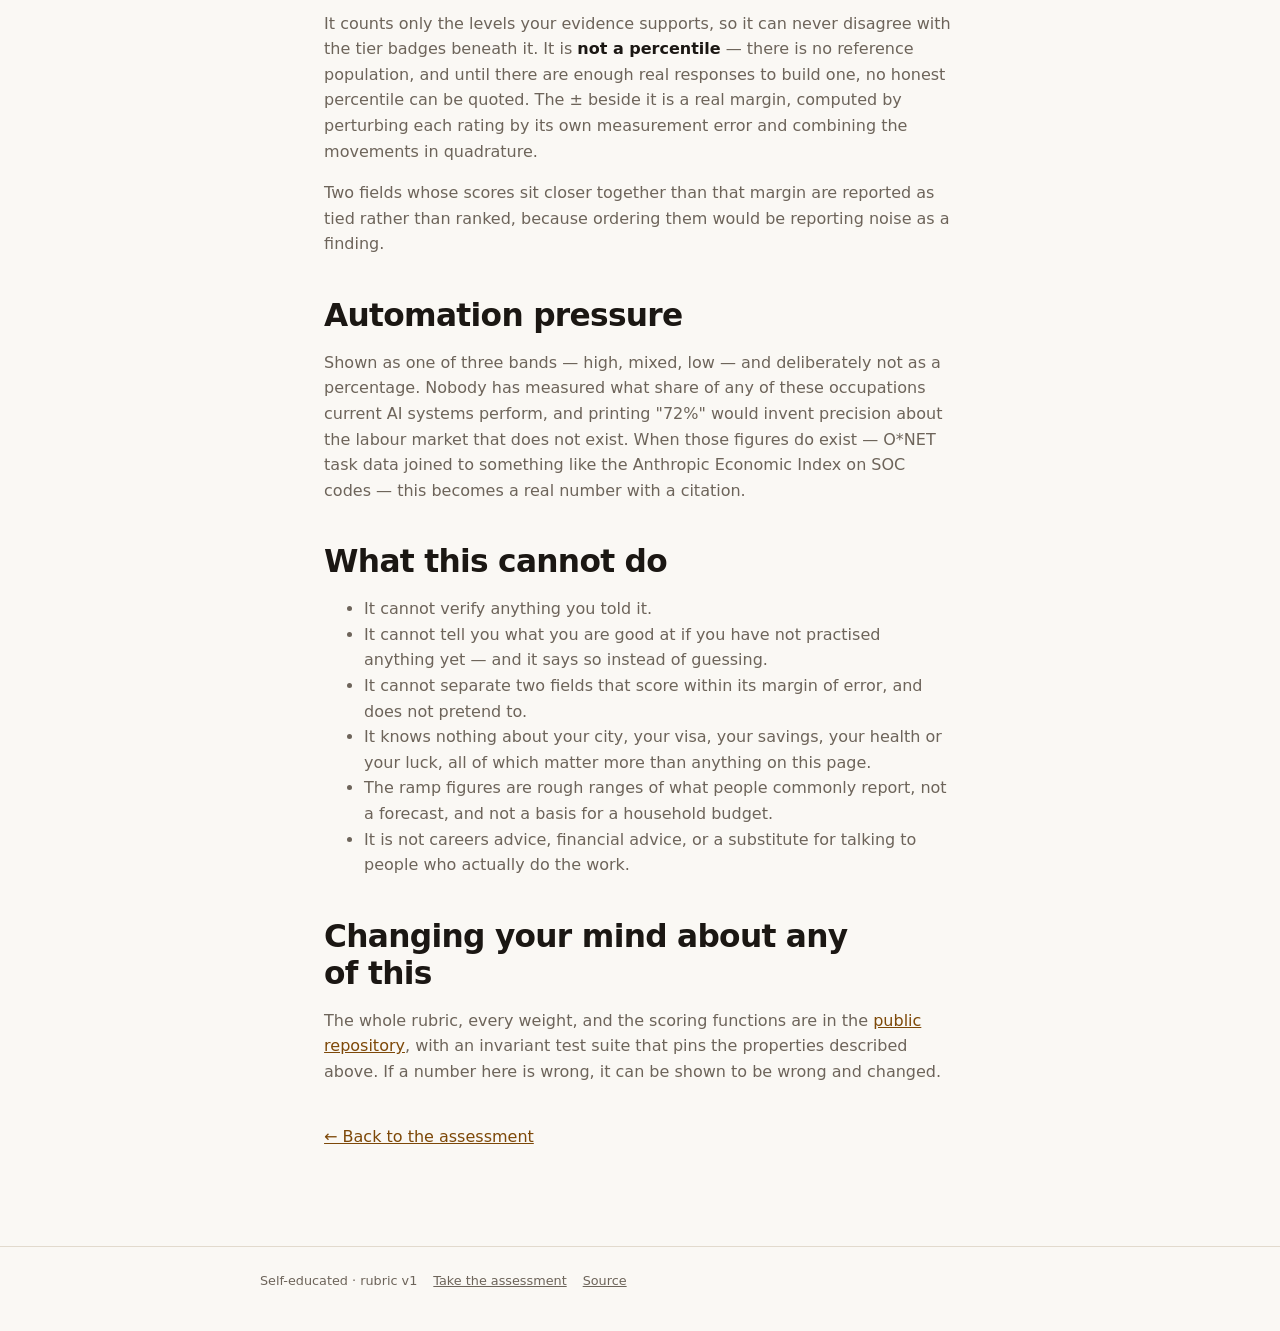
==== commit 9ce114a3: "Correct four false claims the page made about itself A copy audit found the product stating things i" ====
--- a/method.html
+++ b/method.html
@@ -55,11 +55,10 @@
     have made, who used it, who paid for it — because that is the only kind of self-rating people
     answer with any accuracy. "How good are you at X" measures confidence; "what have you built in
     X" measures something closer to the truth.</p>
-    <p>Nothing adjusts these upward. An earlier version of this tool quietly added up to a third of a
-    level based on what you said you enjoyed. That has been removed: if enjoyment were evidence of
-    skill, this whole product would be unnecessary. Where your answers contradict each other — you
-    say people come to you for teaching, then rate Teaching &amp; People at "read about it" — the
-    contradiction is shown to you rather than averaged away.</p>
+    <p>Nothing adjusts these upward. Enjoying something is not evidence of being good at it, so no
+    amount of enthusiasm moves a level. Where your answers contradict each other — you say people come
+    to you for teaching, then rate Teaching &amp; People at "read about it" — the contradiction is
+    shown to you rather than averaged away.</p>
 
     <h2>The evidence gate</h2>
     <p>Evidence <b>caps</b> a claim. It never promotes one.</p>
@@ -80,10 +79,9 @@
     </table>
     </div>
     <p><b>The evidence is a checkbox you tick yourself.</b> Nothing is transmitted, inspected or
-    verified. That is the largest gap between what this profile is and what it is for, and pretending
-    otherwise would make the whole exercise worthless. What it currently establishes is that you were
-    willing to state, in a specific domain, that something checkable exists. That is more than a
-    personality quiz asks of you and considerably less than a transcript.</p>
+    verified. What it establishes is that you were willing to state, in a specific domain, that
+    something checkable exists — which is why the tiers describe work you can point at rather than
+    confidence you feel.</p>
     <p>What closes the gap: naming the evidence, so a reader can check it themselves; then assessments
     marked by someone other than you; then review by people already at a higher tier in that domain.
     None of those exist yet. When they do, this page will say so and say when.</p>
@@ -105,10 +103,7 @@
     honest version of this is derived from O*NET's free database downloads, joined on SOC codes, with
     the derivation script published alongside. That has not been done yet.</p>
     <p>Fit is one minus a criticality-weighted shortfall: a one-level hole in a domain the field
-    leans on heavily costs proportionally more than the same hole somewhere peripheral. An earlier
-    version weighted every hole equally, with the result that someone who had merely read about all
-    twelve domains outranked a genuine specialist in the field's own core. That was backwards, and
-    fixing it changed most rankings.</p>
+    leans on heavily costs proportionally more than the same hole somewhere peripheral.</p>
 
     <h2>The depth score</h2>
     <p>A cubic power mean over your evidence-adjusted levels, expressed 0–100. The cube is what makes
@@ -119,6 +114,8 @@
     there are enough real responses to build one, no honest percentile can be quoted. The ± beside it
     is a real margin, computed by perturbing each rating by its own measurement error and combining
     the movements in quadrature.</p>
+    <p>Two fields whose scores sit closer together than that margin are reported as tied rather than
+    ranked, because ordering them would be reporting noise as a finding.</p>
 
     <h2>Automation pressure</h2>
     <p>Shown as one of three bands — high, mixed, low — and deliberately not as a percentage. Nobody
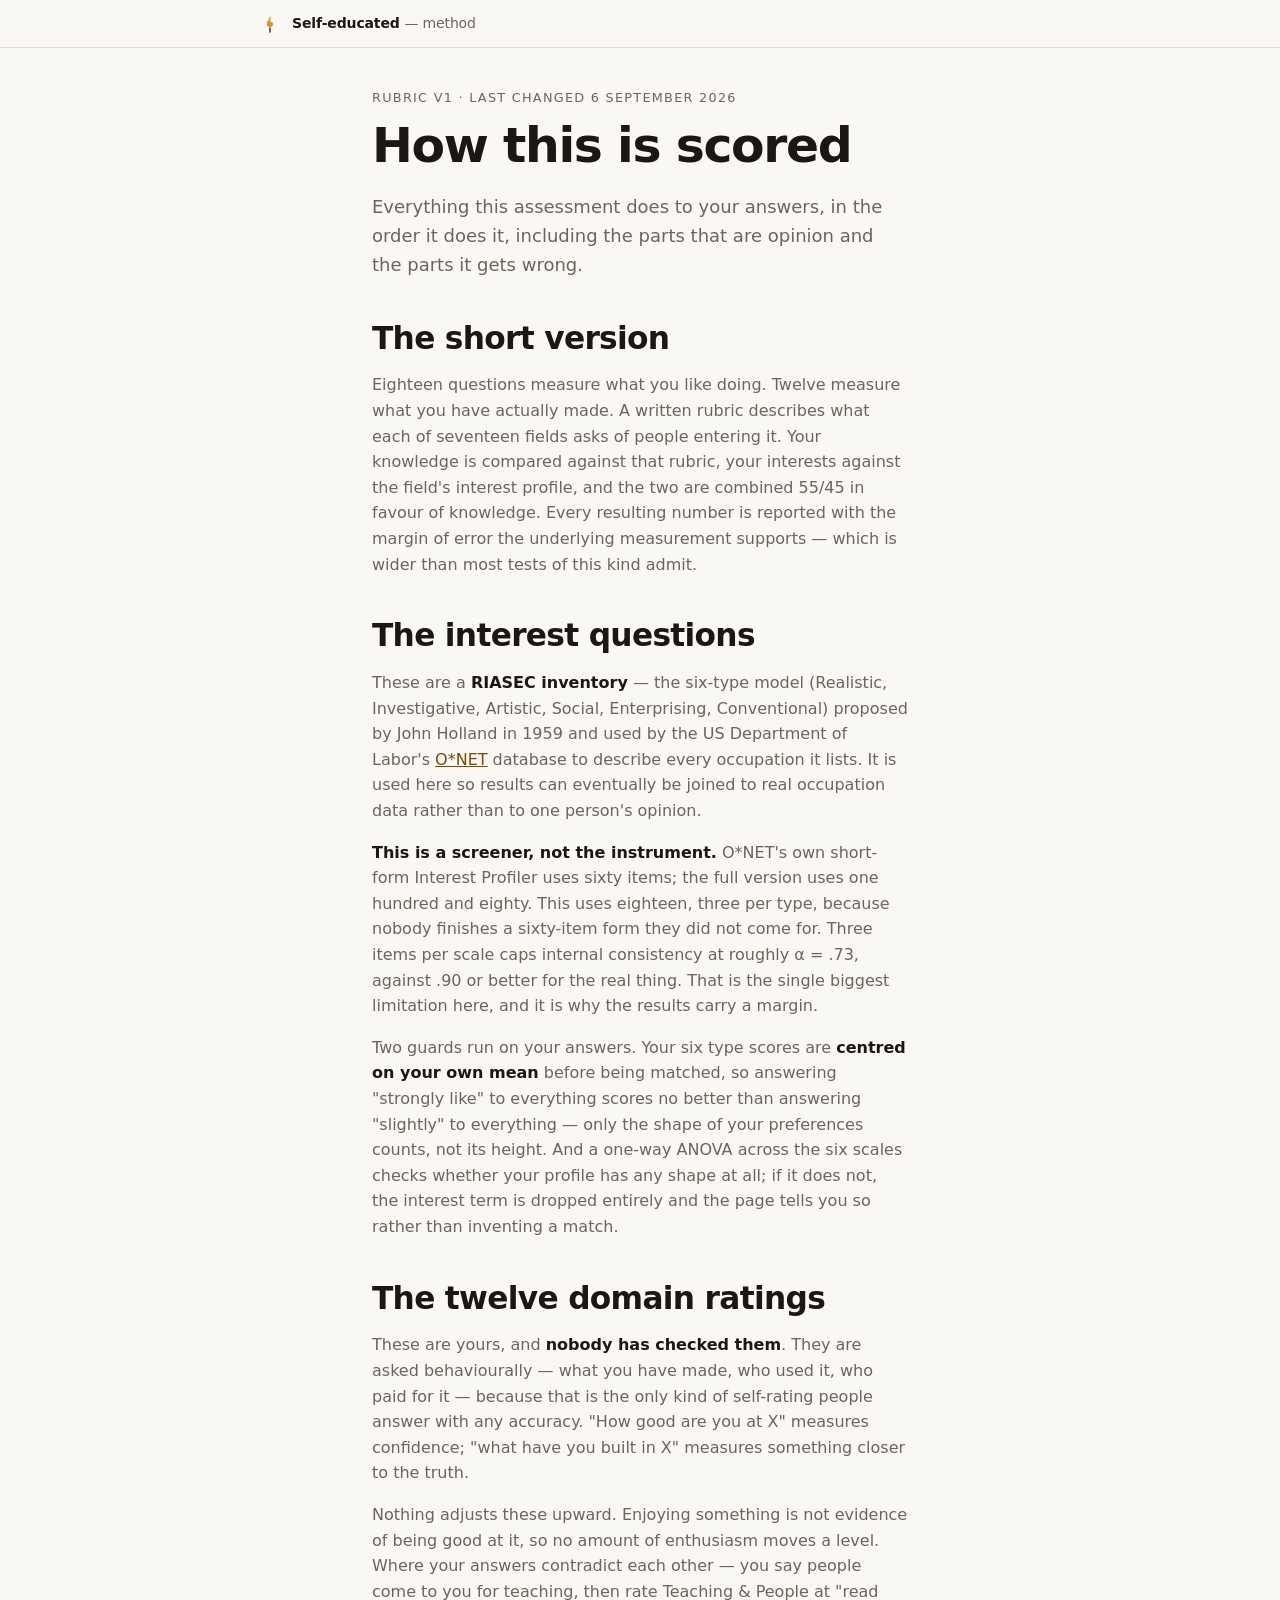
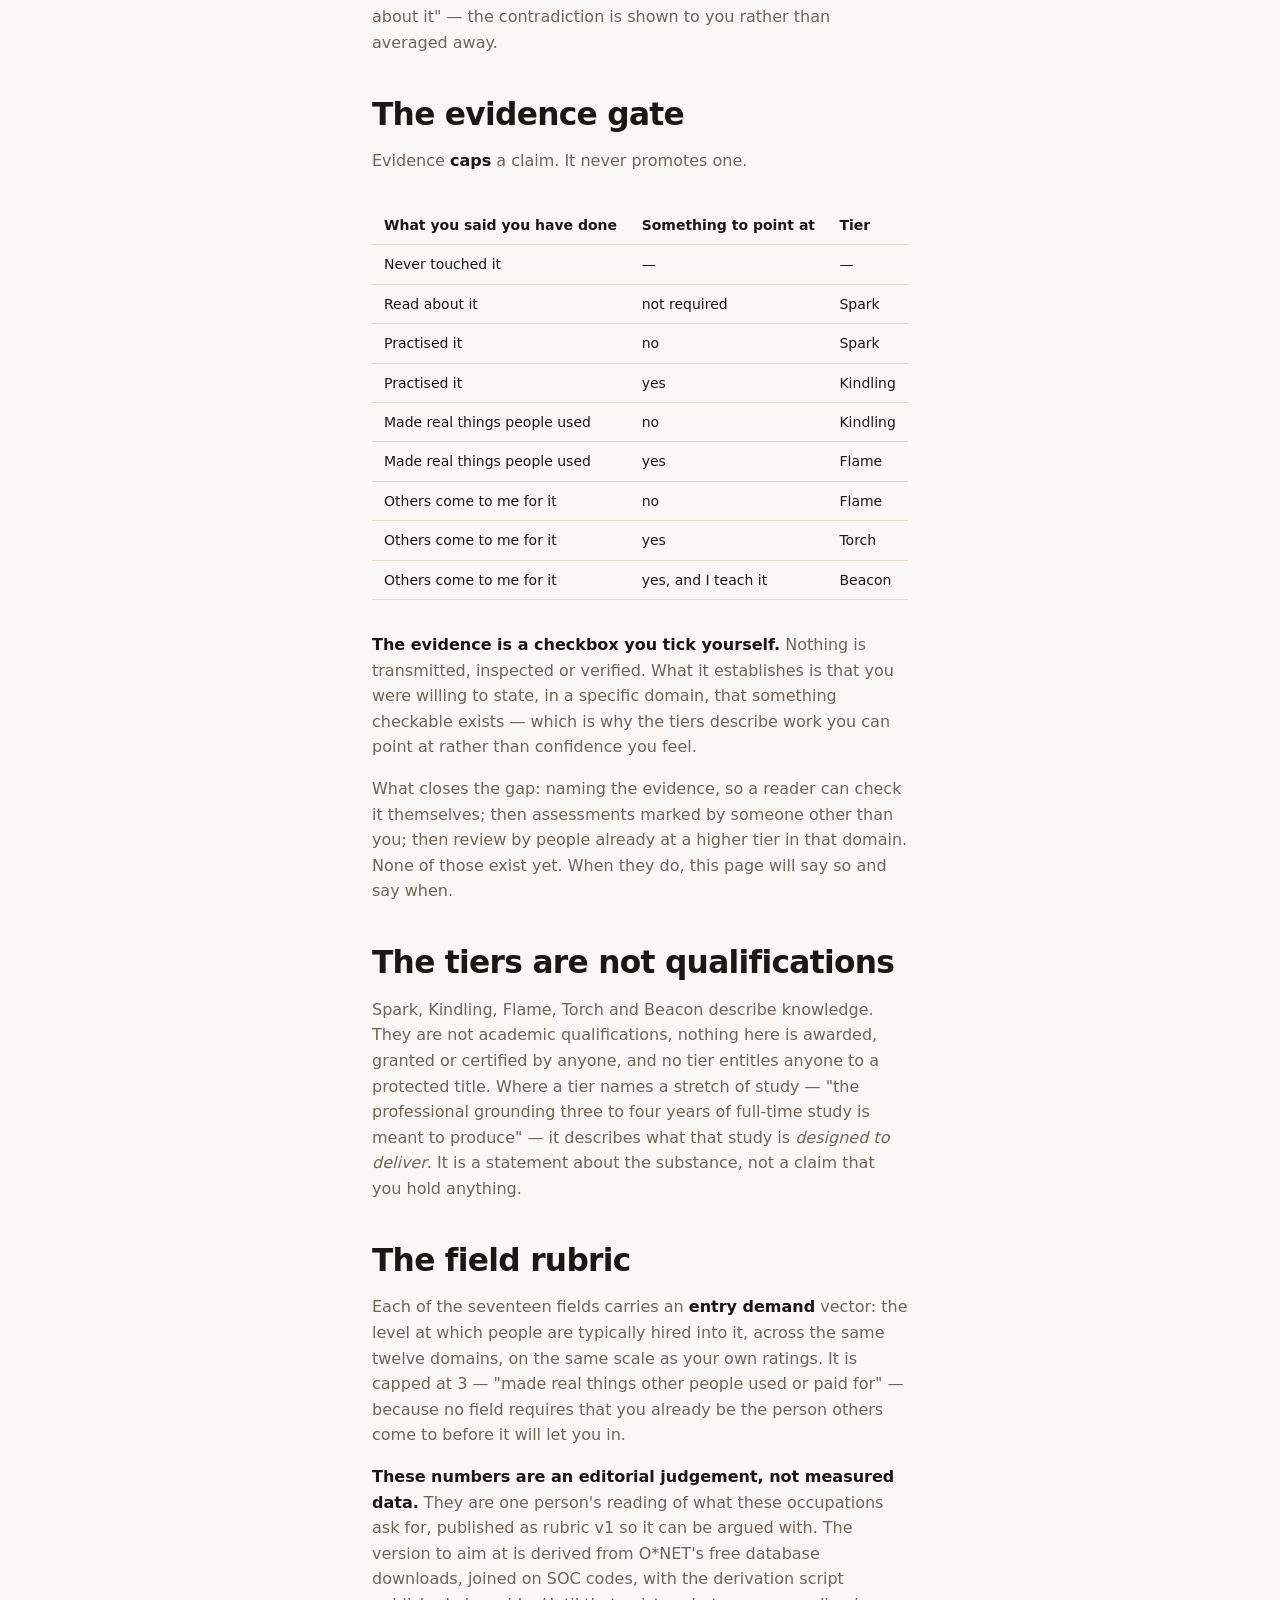
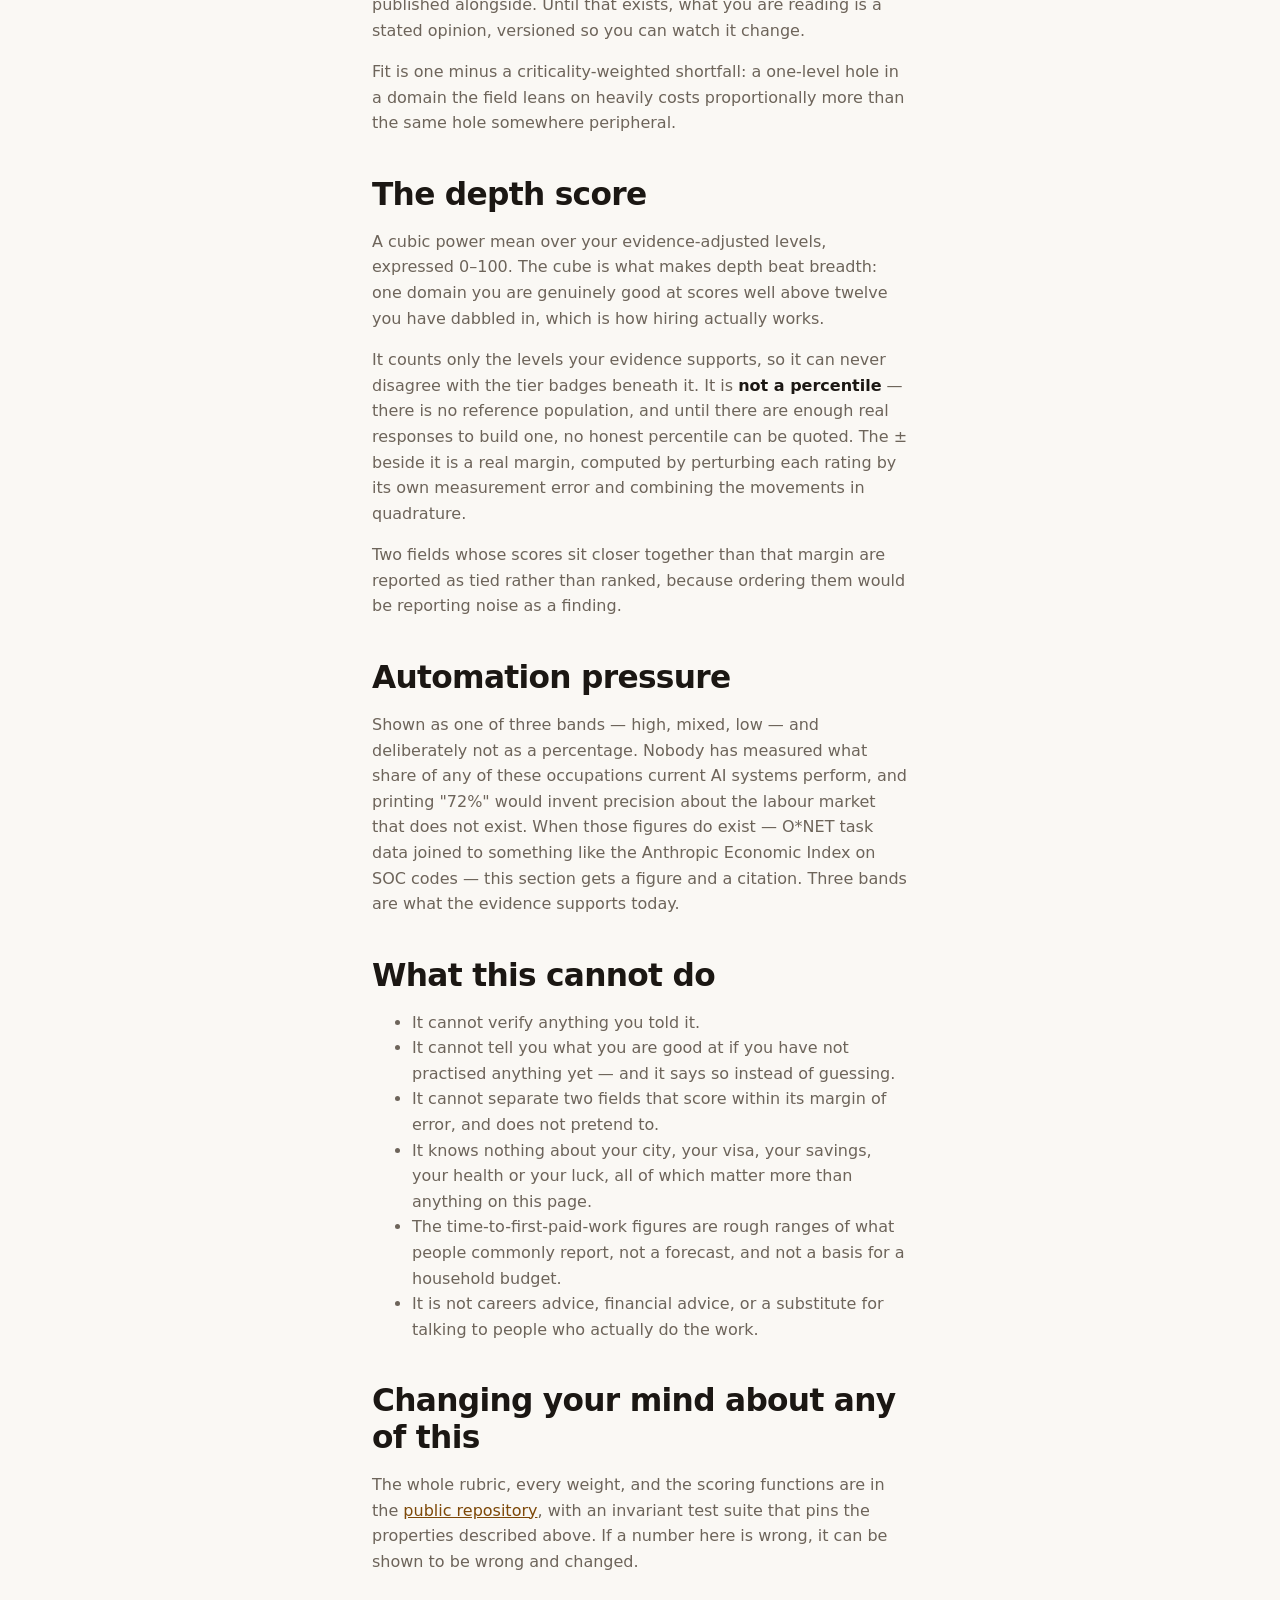
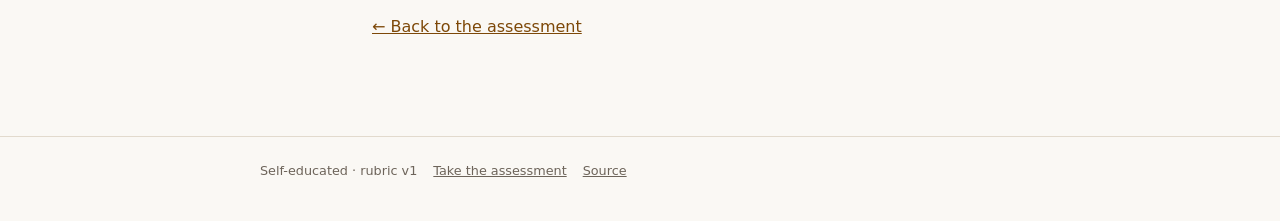
==== commit dee36a0c: "Fix the crash, the maths, and the phone Three more auditors — design, flow, and a regression pass ov" ====
--- a/method.html
+++ b/method.html
@@ -37,7 +37,7 @@
     Social, Enterprising, Conventional) proposed by John Holland in 1959 and used by the US
     Department of Labor's <a href="https://www.onetcenter.org/">O*NET</a> database to describe every
     occupation it lists. It is used here so results can eventually be joined to real occupation data
-    rather than to our opinion.</p>
+    rather than to one person's opinion.</p>
     <p><b>This is a screener, not the instrument.</b> O*NET's own short-form Interest Profiler uses
     sixty items; the full version uses one hundred and eighty. This uses eighteen, three per type,
     because nobody finishes a sixty-item form they did not come for. Three items per scale caps
@@ -88,9 +88,9 @@
 
     <h2>The tiers are not qualifications</h2>
     <p>Spark, Kindling, Flame, Torch and Beacon describe knowledge. They are not academic
-    qualifications, they are not awarded by an accredited institution, and they do not entitle anyone
-    to a protected title. Where a tier names a stretch of study — "the working knowledge three to four
-    years of full-time study is meant to produce" — it describes what that study is <i>designed to
+    qualifications, nothing here is awarded, granted or certified by anyone, and no tier entitles
+    anyone to a protected title. Where a tier names a stretch of study — "the professional grounding three to
+    four years of full-time study is meant to produce" — it describes what that study is <i>designed to
     deliver</i>. It is a statement about the substance, not a claim that you hold anything.</p>
 
     <h2>The field rubric</h2>
@@ -100,8 +100,9 @@
     requires that you already be the person others come to before it will let you in.</p>
     <p><b>These numbers are an editorial judgement, not measured data.</b> They are one person's
     reading of what these occupations ask for, published as rubric v1 so it can be argued with. The
-    honest version of this is derived from O*NET's free database downloads, joined on SOC codes, with
-    the derivation script published alongside. That has not been done yet.</p>
+    version to aim at is derived from O*NET's free database downloads, joined on SOC codes, with the
+    derivation script published alongside. Until that exists, what you are reading is a stated
+    opinion, versioned so you can watch it change.</p>
     <p>Fit is one minus a criticality-weighted shortfall: a one-level hole in a domain the field
     leans on heavily costs proportionally more than the same hole somewhere peripheral.</p>
 
@@ -122,7 +123,7 @@
     has measured what share of any of these occupations current AI systems perform, and printing
     "72%" would invent precision about the labour market that does not exist. When those figures do
     exist — O*NET task data joined to something like the Anthropic Economic Index on SOC codes — this
-    becomes a real number with a citation.</p>
+    section gets a figure and a citation. Three bands are what the evidence supports today.</p>
 
     <h2>What this cannot do</h2>
     <ul>
@@ -132,7 +133,7 @@
       <li>It cannot separate two fields that score within its margin of error, and does not pretend to.</li>
       <li>It knows nothing about your city, your visa, your savings, your health or your luck, all of
       which matter more than anything on this page.</li>
-      <li>The ramp figures are rough ranges of what people commonly report, not a forecast, and not a
+      <li>The time-to-first-paid-work figures are rough ranges of what people commonly report, not a forecast, and not a
       basis for a household budget.</li>
       <li>It is not careers advice, financial advice, or a substitute for talking to people who
       actually do the work.</li>
--- a/assets/styles.css
+++ b/assets/styles.css
@@ -3,14 +3,17 @@
 
    Design system, such as it is:
 
-   TYPE     A 1.25 modular scale from a 16px base. Every font-size in
-            this file is one of --t-xs … --t-4xl. No ad-hoc sizes.
-   SPACE    A 4px grid. Every padding, margin and gap is one of
-            --s-1 … --s-12. No ad-hoc values.
-   COLOUR   Eight tokens per theme. Contrast of --muted against both
-            --bg and --surface is above 4.5:1 in light and dark, so
-            secondary text meets WCAG AA rather than merely looking
-            calm.
+   TYPE     A 1.25 modular scale from a 16px base (--t-xs, --t-base,
+            --t-lg, --t-xl, --t-2xl, --t-3xl, --t-4xl), plus two
+            interpolated steps --t-sm (14) and --t-md (18) where the
+            scale's own gaps are too wide for UI. Every font-size in
+            this file is one of the nine. Nothing a person is asked to
+            READ sits below --t-base; 14px and below is for UI chrome.
+   SPACE    A 4px grid, --s-1 … --s-20. Every padding, margin and gap
+            is one of them.
+   COLOUR   Fourteen tokens per theme: eight structural, six semantic.
+            Contrast of --muted, --accent and --display against --bg
+            and --surface was measured against WCAG AA in both themes.
    MOTION   Only where it communicates state, and switched off entirely
             under prefers-reduced-motion.
    ================================================================== */
@@ -34,7 +37,7 @@
 
   --radius:    10px;
   --radius-lg: 14px;
-  --measure:   66ch;
+  --measure:   36rem;  /* ~72 characters at 16px, one right edge at every size */
   --maxw:      760px;
 
   --font: -apple-system, BlinkMacSystemFont, 'Segoe UI', Inter, Roboto, system-ui, sans-serif;
@@ -49,6 +52,11 @@
   --muted:     #9a9088;  /* 6.3:1 on --bg, 6.0:1 on --surface — measured */
   --accent:    #e0912f;  /* 7.7:1 on --bg */
   --accent-2:  #f5b955;
+  --display:   #f5b955;  /* stays warm in BOTH themes, unlike --accent-2 */
+  --you-fill:  0.22;
+  --tier-kindling: #d0913f;
+  --tier-torch:    #ef8f4a;
+  --tier-beacon:   #e8c65f;
   --on-accent: #150f07;
   --demand:    #7aa8e6;
   --ok:        #6cc088;
@@ -67,6 +75,11 @@
     --muted:     #6d645a;  /* 5.4:1 on --bg */
     --accent:    #9e5c0a;  /* 5.0:1 on --bg — measured, AA for text */
     --accent-2:  #7d4808;
+    --display:   #b8620c;  /* 4.1:1 on --bg and on --text */
+    --you-fill:  0.34;     /* the same 22% reads as paper on a cream ground */
+    --tier-kindling: #8a5a12;
+    --tier-torch:    #a4451a;
+    --tier-beacon:   #7a5a05;
     --on-accent: #fffaf3;
     --demand:    #2f62ab;
     --ok:        #256b3c;
@@ -97,6 +110,11 @@
 }
 :focus:not(:focus-visible) { outline: none; }
 
+.sr-only {
+  position: absolute; width: 1px; height: 1px; padding: 0; margin: -1px;
+  overflow: hidden; clip: rect(0 0 0 0); white-space: nowrap; border: 0;
+}
+
 .skip {
   position: fixed; left: var(--s-2); top: var(--s-2); z-index: 40;
   padding: var(--s-3) var(--s-4); border-radius: var(--radius);
@@ -113,7 +131,8 @@
 .topbar {
   position: sticky; top: 0; z-index: 20;
   display: flex; align-items: center; gap: var(--s-3);
-  padding: var(--s-3) var(--s-5);
+  padding: 0 max(var(--s-5), calc((100% - var(--maxw)) / 2));
+  min-height: 48px;
   background: color-mix(in srgb, var(--bg) 90%, transparent);
   backdrop-filter: blur(12px);
   border-bottom: 1px solid var(--line);
@@ -128,8 +147,10 @@
 
 /* Sticky, directly under the topbar — a progress bar that scrolls out of
    view at step two is not a progress bar. */
+/* Inside the header, so it cannot be offset by a guess at the header's
+   height — which broke the moment the wordmark wrapped on a narrow phone. */
 .progress {
-  position: sticky; top: 45px; z-index: 20;
+  position: absolute; left: 0; right: 0; bottom: -1px;
   height: 3px; background: var(--line);
 }
 #progress-bar {
@@ -164,11 +185,15 @@
   line-height: 1.18; letter-spacing: -0.022em; font-weight: 640;
   margin: 0 0 var(--s-3); max-width: 26ch;
 }
-h3 { font-size: var(--t-md); letter-spacing: -0.012em; margin: 0 0 var(--s-3); font-weight: 640; }
-h4 { font-size: var(--t-base); margin: 0; font-weight: 640; letter-spacing: -0.008em; }
+h3 {
+  font-size: clamp(var(--t-md), 2.6vw, var(--t-xl));
+  line-height: 1.24; letter-spacing: -0.018em; font-weight: 640;
+  margin: 0 0 var(--s-4); max-width: 24ch; text-wrap: balance;
+}
+h4 { font-size: var(--t-lg); line-height: 1.28; letter-spacing: -0.014em; margin: 0; font-weight: 640; }
 h1:focus, h2:focus { outline: none; }
 
-.glow { color: var(--accent-2); }
+.glow { color: var(--display); }
 .eyebrow {
   font-size: var(--t-xs); letter-spacing: .1em; text-transform: uppercase;
   color: var(--muted); margin: 0 0 var(--s-2); font-weight: 500;
@@ -176,13 +201,36 @@
 .lede { font-size: var(--t-md); max-width: var(--measure); margin: 0 0 var(--s-5); }
 .sub { color: var(--muted); max-width: var(--measure); margin: 0 0 var(--s-5); font-size: var(--t-sm); }
 .read { max-width: var(--measure); margin: 0 0 var(--s-3); }
-.caption { color: var(--muted); font-size: var(--t-sm); max-width: var(--measure); margin: 0 0 var(--s-6); }
+.caption { color: var(--muted); font-size: var(--t-base); max-width: var(--measure); margin: 0 0 var(--s-6); }
+
+/* Reading sizes. 14px is a UI size; prose is set at the base step.
+   This was the single largest thing making the page look like a form
+   rather than a document. */
+.sub, .field-blurb, .flame-def, .disclaimer, .cause-note, .warn-note, .risk,
+.q-text, .gap-name, .tier-dom, .tier-meaning, .fit-parts li, .meta,
+.row-opt, .pick, .lvl-name, .promise li, .method summary, .method-body p {
+  font-size: var(--t-base);
+}
+/* Genuinely secondary metadata stays a step down. */
+.eyebrow, .counter, .privacy, .capture-note, .export-note,
+.tier-meaning i, .gap-num, .ev-flag, .chip, .scale-btn, .lvl-btn,
+.rank, .wordmark, #progress-count, footer.site {
+  font-size: var(--t-sm);
+}
+.eyebrow, .gap-num, .ev-flag, #progress-count, footer.site { font-size: var(--t-xs); }
+.lede, .read, .sub, .caption, .field-blurb, .flame-def { text-wrap: pretty; }
 
 .claim {
   font-size: var(--t-md); font-weight: 560; letter-spacing: -0.012em;
   margin: var(--s-6) 0 0; padding-left: var(--s-4);
   border-left: 2px solid var(--accent); max-width: 46ch;
 }
+
+.start-row {
+  display: flex; align-items: center; gap: var(--s-4);
+  flex-wrap: wrap; margin: var(--s-6) 0 var(--s-8);
+}
+.start-note { color: var(--muted); font-size: var(--t-sm); max-width: 30ch; }
 
 .promise { list-style: none; padding: 0; margin: var(--s-6) 0; display: grid; gap: var(--s-3); }
 .promise li { padding-left: var(--s-5); position: relative; color: var(--muted); max-width: var(--measure); font-size: var(--t-sm); }
@@ -224,14 +272,21 @@
 }
 .btn-primary { background: var(--accent); color: var(--on-accent); }
 .btn-primary:hover:not(:disabled) { background: var(--accent-2); }
-.btn-primary:disabled { opacity: .35; cursor: not-allowed; }
+.btn-primary:disabled,
+.btn-primary[aria-disabled="true"] { opacity: .35; cursor: not-allowed; }
 .btn-ghost { background: transparent; color: var(--muted); border-color: var(--line-2); }
 .btn-ghost:hover { color: var(--text); border-color: var(--muted); }
 .btn-lg { padding: var(--s-4) var(--s-8); font-size: var(--t-md); }
 
+/* Sticky, because Continue otherwise sits up to 1,120px below the last
+   answer: on the levels screen the button was at y=1,928 of a 2,166px page.
+   The results screen is chromeless, so it grows no bar. */
 .nav {
+  position: sticky; bottom: 0; z-index: 15;
   max-width: var(--maxw); margin: var(--s-8) auto 0;
   display: flex; justify-content: space-between; gap: var(--s-3);
+  padding: var(--s-3) 0 calc(var(--s-3) + env(safe-area-inset-bottom));
+  background: linear-gradient(to top, var(--bg) 62%, transparent);
 }
 
 .grid-pick { display: grid; grid-template-columns: repeat(auto-fill, minmax(230px, 1fr)); gap: var(--s-2); }
@@ -281,12 +336,21 @@
 .scale-btn:hover, .lvl-btn:hover { color: var(--text); }
 .scale-btn.is-on, .lvl-btn.is-on { background: var(--accent); color: var(--on-accent); font-weight: 600; }
 
+.lvl-key {
+  list-style: none; margin: 0 0 var(--s-4); padding: var(--s-4);
+  border: 1px solid var(--line); border-radius: var(--radius-lg);
+  background: var(--surface); display: grid; gap: var(--s-2);
+  font-size: var(--t-sm); color: var(--muted); max-width: var(--measure);
+}
+.lvl-key b { color: var(--text); font-weight: 600; }
+
 .levels { display: grid; gap: var(--s-2); }
 .lvl {
   display: grid; grid-template-columns: 1fr minmax(320px, 400px); gap: var(--s-4); align-items: center;
   padding: var(--s-3) var(--s-5); border-radius: var(--radius-lg); background: var(--surface); border: 1px solid var(--line);
 }
-.lvl-name { font-weight: 520; font-size: var(--t-sm); }
+.lvl-name { font-weight: 520; }
+.lvl[data-missing], .q[data-missing] { border-color: color-mix(in srgb, var(--warn) 55%, transparent); }
 .lvl-scale { display: grid; grid-template-columns: repeat(5, 1fr); gap: var(--s-1); }
 
 /* ---------------------------------------------------------------- */
@@ -304,7 +368,7 @@
 }
 .flame-num {
   font-size: var(--t-3xl); font-weight: 680; letter-spacing: -0.035em; line-height: 1;
-  color: var(--accent-2); font-variant-numeric: tabular-nums;
+  color: var(--display); font-variant-numeric: tabular-nums;
 }
 .flame-lbl { font-size: var(--t-xs); color: var(--muted); margin-top: var(--s-1); font-variant-numeric: tabular-nums; }
 .headline-txt { flex: 1 1 300px; }
@@ -341,9 +405,13 @@
 .fit-parts li { display: flex; align-items: center; gap: var(--s-3); font-size: var(--t-sm); }
 .fit-parts li span:first-child { color: var(--muted); flex: 1 1 auto; }
 .fit-parts .na { color: var(--warn); font-size: var(--t-xs); flex: none; }
-.meter { display: inline-flex; gap: 3px; flex: none; }
-.meter i { width: 20px; height: 7px; border-radius: 2px; background: var(--surface-2); }
-.meter i.on { background: var(--accent); }
+.meter { display: inline-flex; gap: var(--s-1); flex: none; }
+.meter i {
+  width: 22px; height: 8px; border-radius: 2px;
+  background: color-mix(in srgb, var(--accent) 14%, transparent);
+  box-shadow: inset 0 0 0 1px color-mix(in srgb, var(--accent) 45%, transparent);
+}
+.meter i.on { background: var(--accent); box-shadow: none; }
 
 .meta { display: grid; gap: var(--s-2); margin: 0; font-size: var(--t-sm); }
 .meta > div { display: flex; gap: var(--s-3); flex-wrap: wrap; }
@@ -370,10 +438,10 @@
   padding: 3px 0; border-radius: 999px; border: 1px solid;
 }
 .t-spark    { color: var(--muted); border-color: var(--line-2); }
-.t-kindling { color: #d0913f; border-color: color-mix(in srgb, #d0913f 55%, transparent); }
+.t-kindling { color: var(--tier-kindling); border-color: color-mix(in srgb, var(--tier-kindling) 55%, transparent); }
 .t-flame    { color: var(--accent-2); border-color: var(--accent); }
-.t-torch    { color: #ef8f4a; border-color: #ef8f4a; background: color-mix(in srgb, #ef8f4a 12%, transparent); }
-.t-beacon   { color: #e8c65f; border-color: #e8c65f; background: color-mix(in srgb, #e8c65f 14%, transparent); }
+.t-torch    { color: var(--tier-torch); border-color: var(--tier-torch); background: color-mix(in srgb, var(--tier-torch) 12%, transparent); }
+.t-beacon   { color: var(--tier-beacon); border-color: var(--tier-beacon); background: color-mix(in srgb, var(--tier-beacon) 14%, transparent); }
 
 .disclaimer {
   font-size: var(--t-sm); color: var(--muted); max-width: var(--measure);
@@ -441,11 +509,26 @@
   .tier-badge { justify-self: start; padding: 3px var(--s-4); }
   .gap-num { text-align: left; grid-auto-flow: column; justify-content: start; gap: var(--s-2); }
   .scale { grid-template-columns: repeat(2, 1fr); }
-  .meta > div { flex-direction: column; gap: 2px; }
+  /* Rotating the flex axis turns flex-basis into a HEIGHT: every dd was
+     260px tall on a phone, adding ~2,600px of dead space to the page. */
+  .meta > div { flex-direction: column; gap: var(--s-1); }
   .meta dt { min-width: 0; }
+  .meta dd { flex: 0 0 auto; }
   .fit-parts li { flex-wrap: wrap; }
   .headline { gap: var(--s-4); }
   main { padding: 0 var(--s-4) var(--s-16); }
+}
+
+/* The chart scales to the column, so on a phone every SVG user unit is worth
+   about 0.6 device pixels and a 15px label lands near 9px. These sizes apply
+   to the page only — the PNG export is rendered at 1240px wide and uses the
+   sizes in radarCss unchanged. */
+@media (max-width: 720px) {
+  .radar .rd-label { font-size: 20px; }
+  .radar .rd-title { font-size: 27px; }
+  .radar .rd-sub, .radar .rd-key { font-size: 18px; }
+  .radar .rd-tick { font-size: 16px; }
+  .radar .rd-stamp { font-size: 15px; }
 }
 
 @media (prefers-reduced-motion: reduce) {
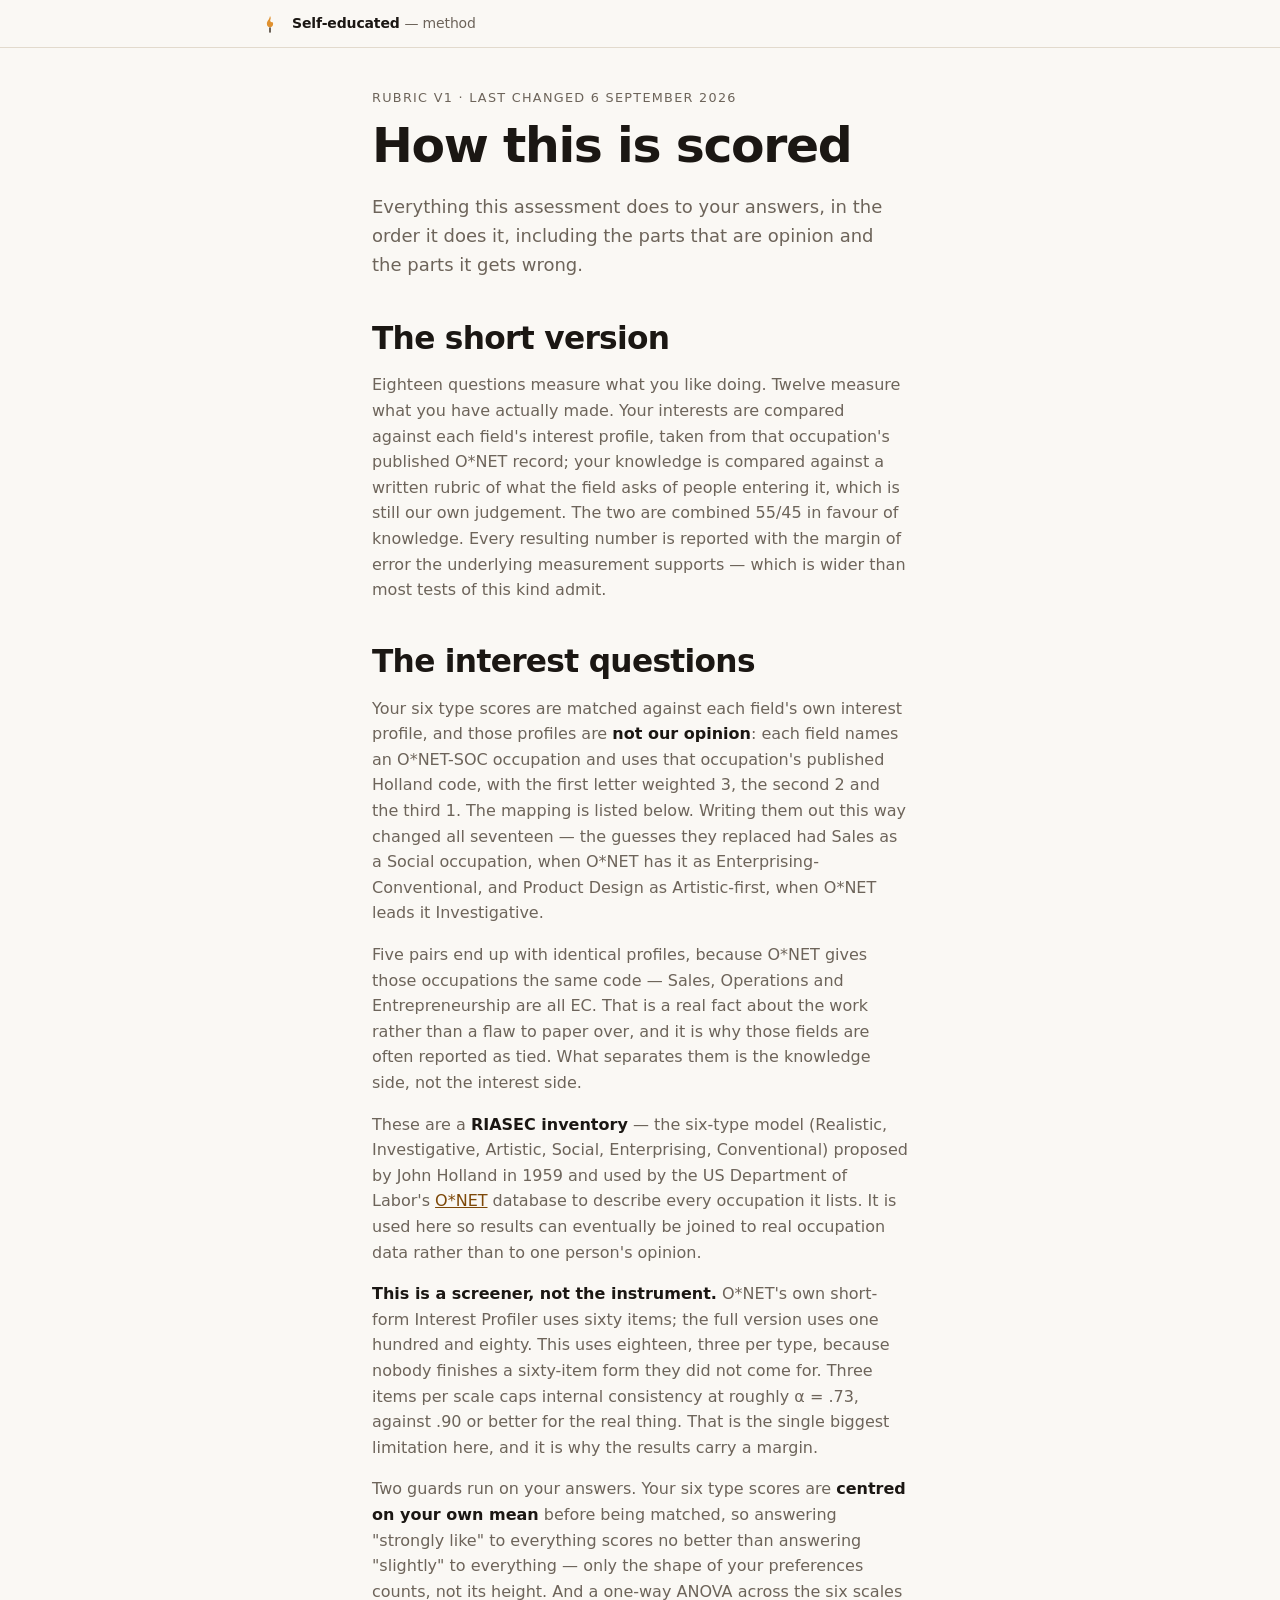
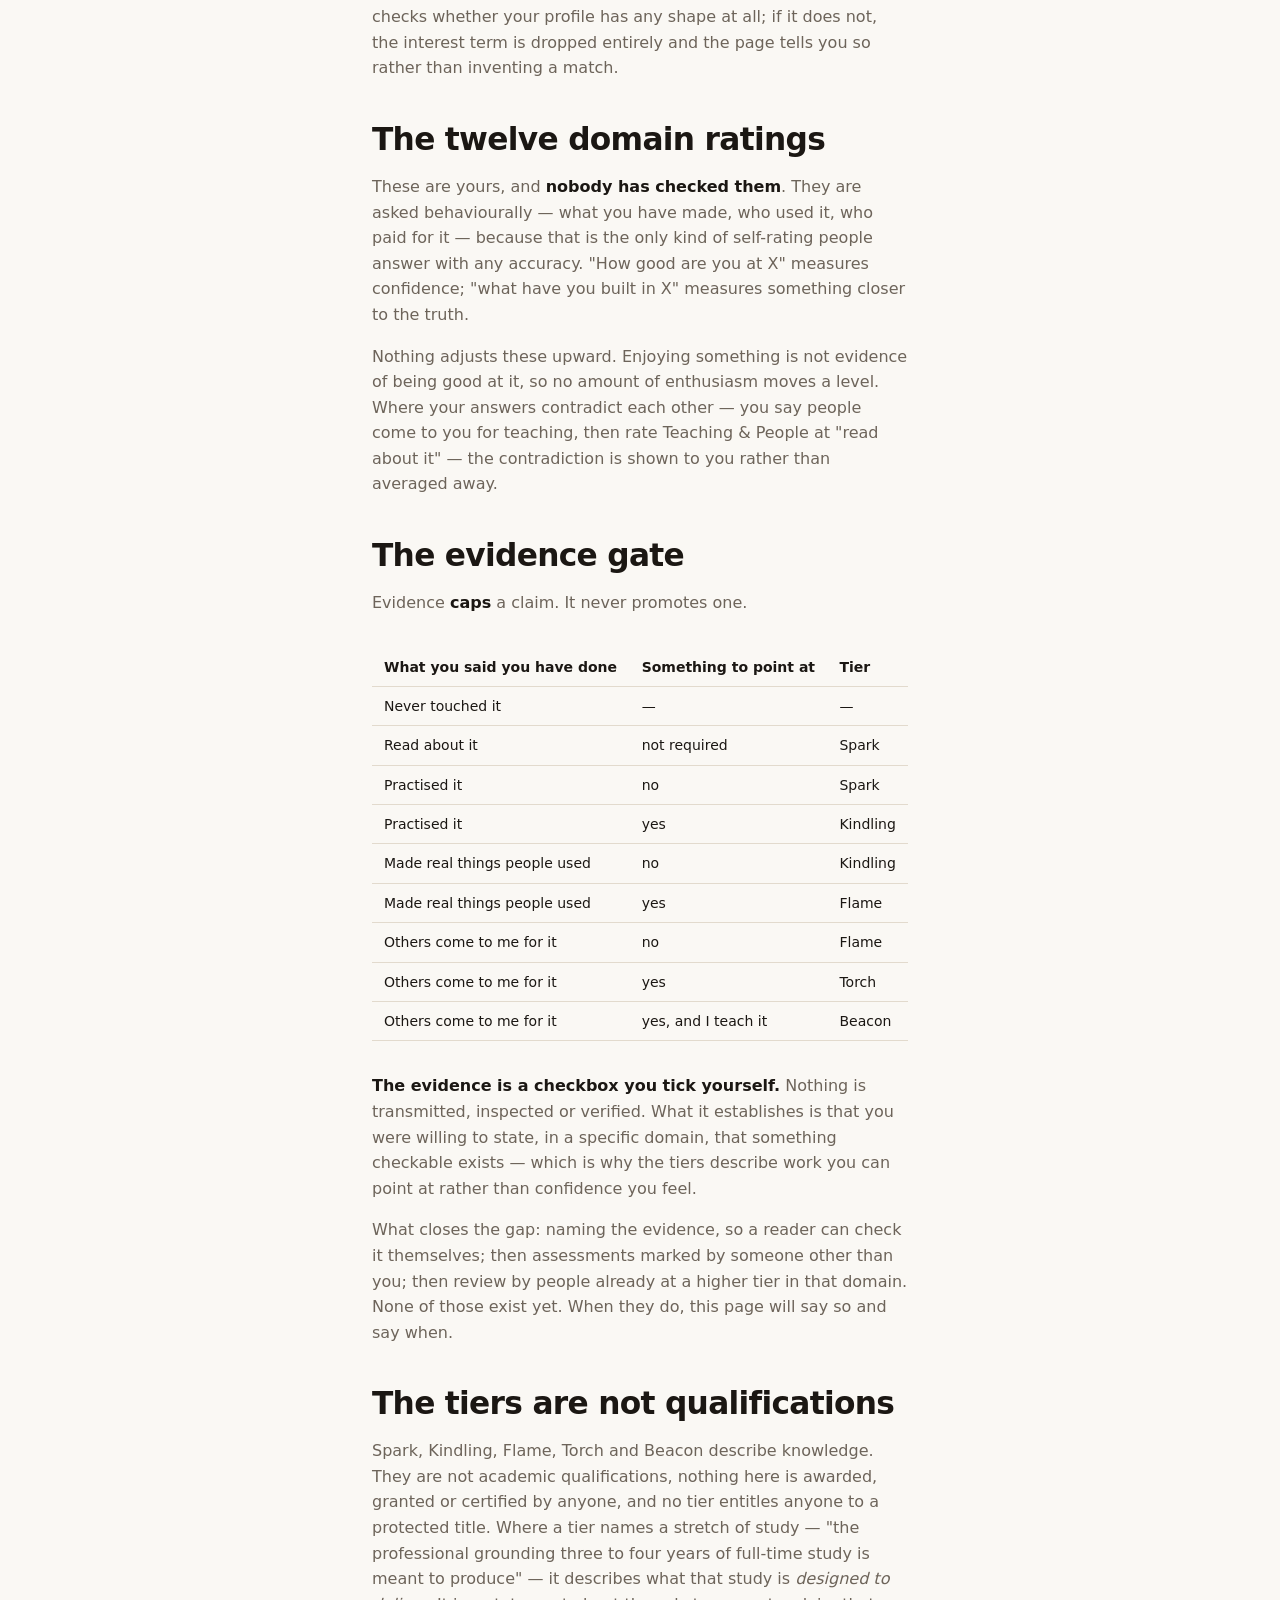
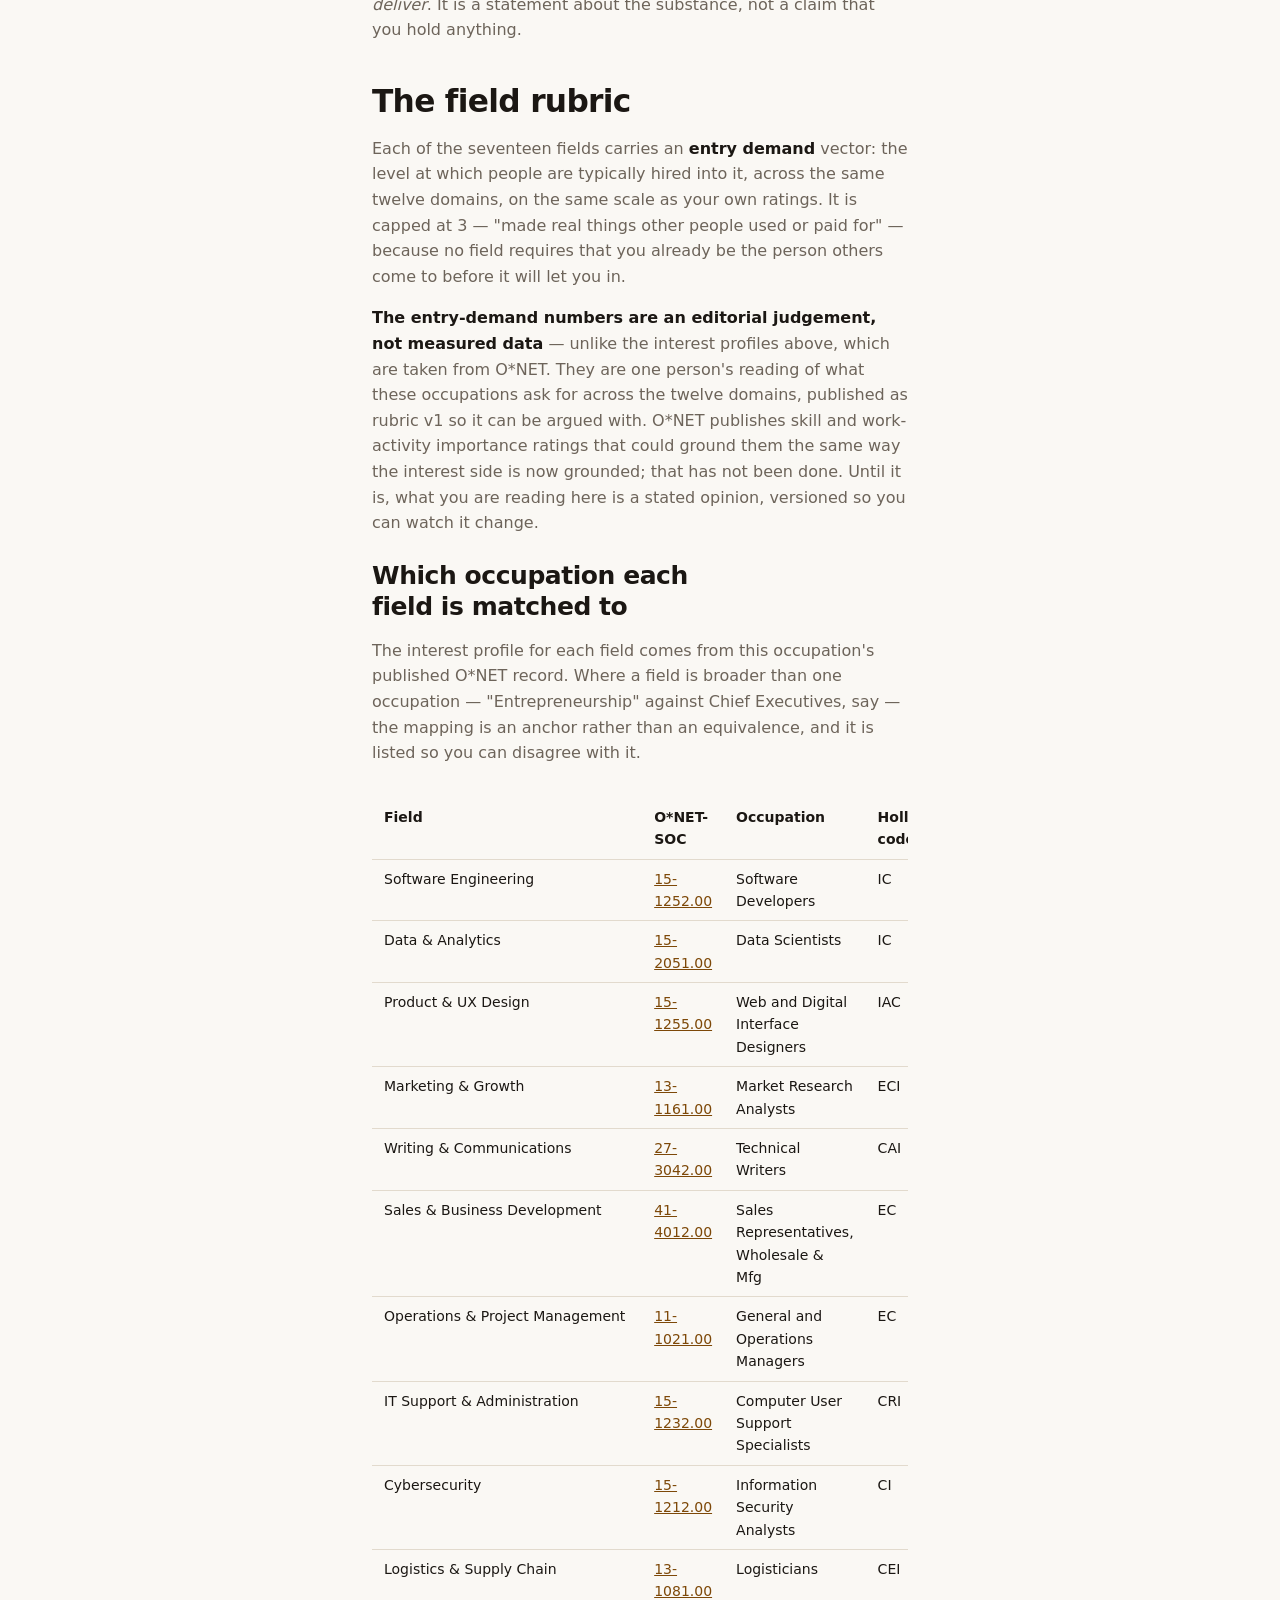
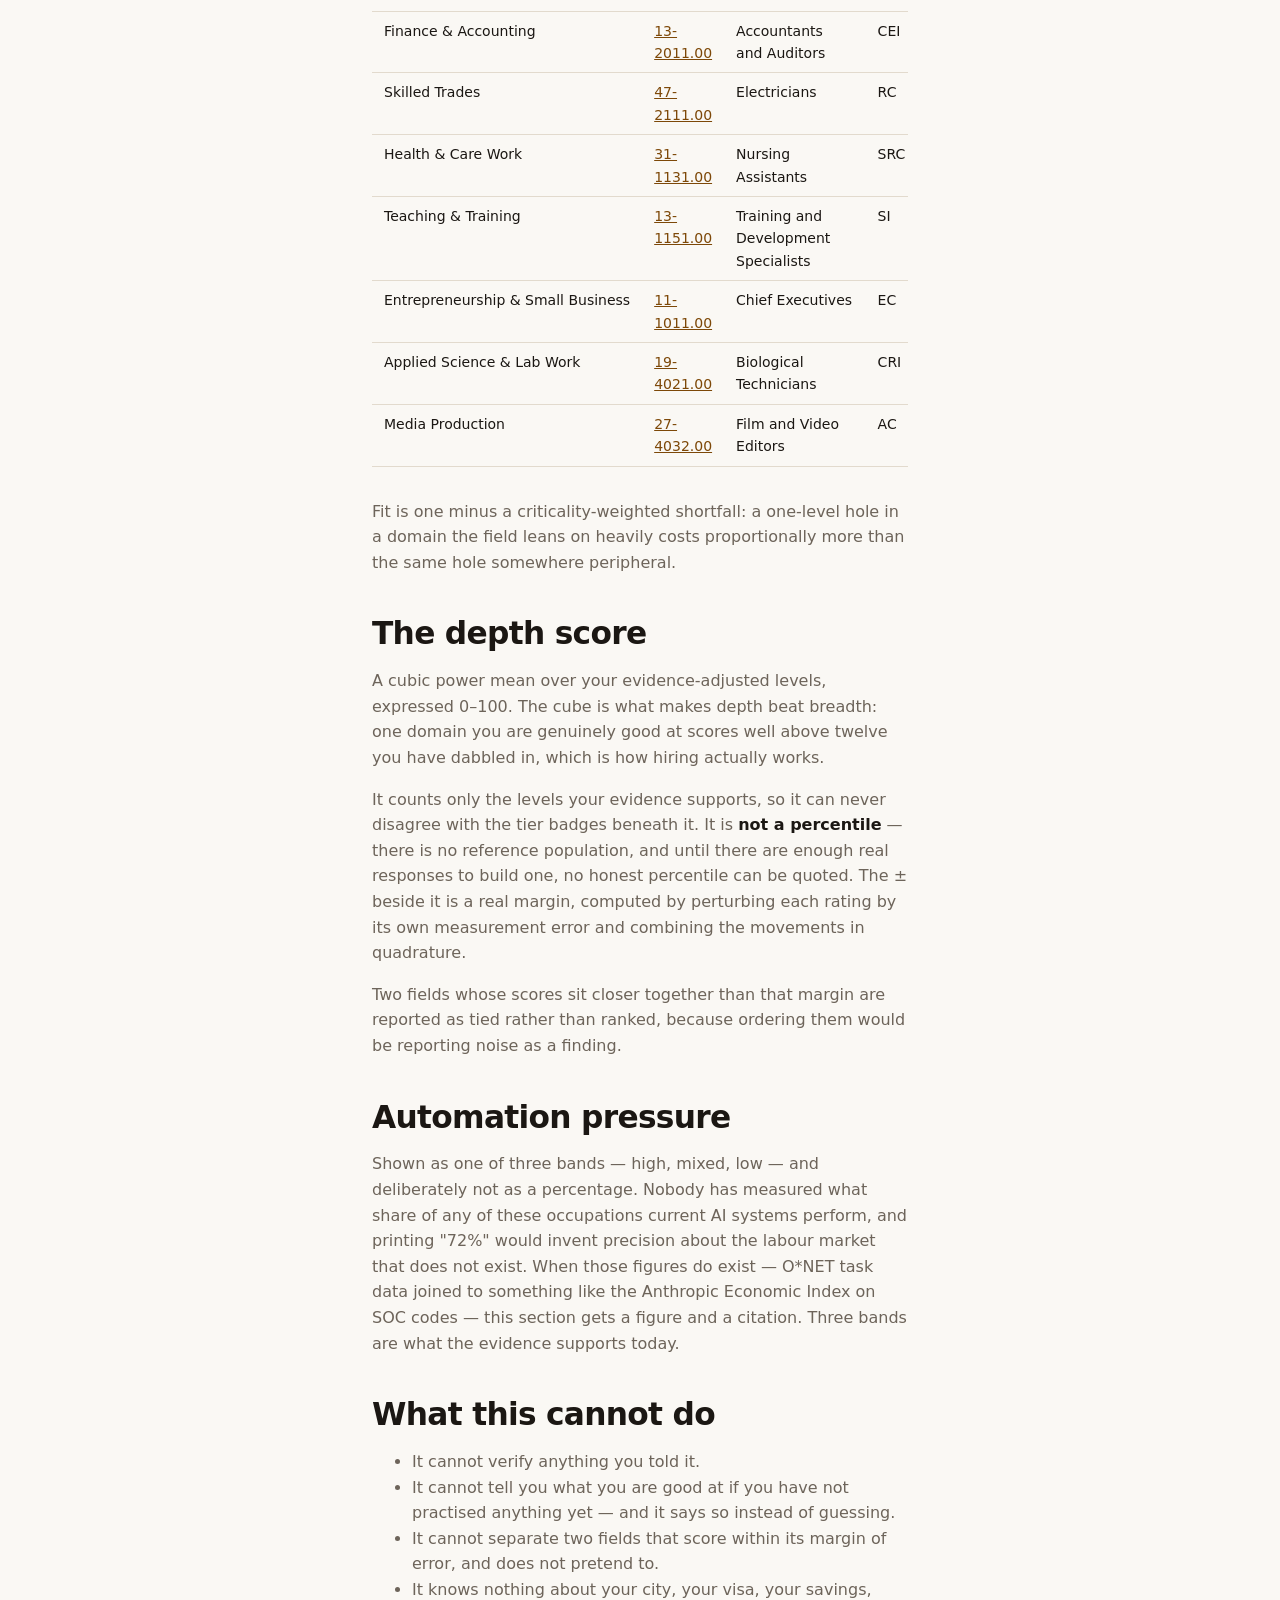
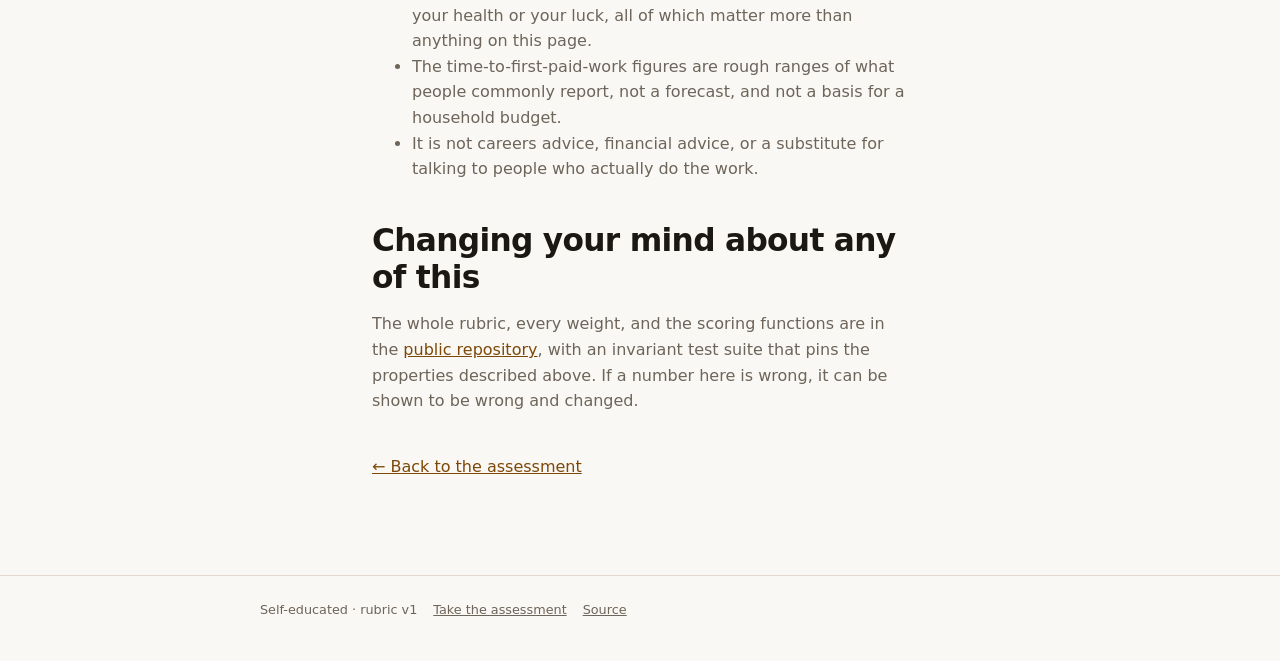
==== commit fb4dcdad: "Ground the interest profiles in O*NET The research agent for this failed on the usage limit four tim" ====
--- a/method.html
+++ b/method.html
@@ -7,7 +7,7 @@
   <meta name="description" content="The full method behind the Self-educated knowledge profile: the instrument, the rubric, the weights, the tier table, and what it cannot do.">
   <meta name="color-scheme" content="dark light">
   <link rel="icon" href="data:image/svg+xml,<svg xmlns='http://www.w3.org/2000/svg' viewBox='0 0 32 32'><text y='26' font-size='26'>🔥</text></svg>">
-  <link rel="stylesheet" href="assets/styles.css?v=7">
+  <link rel="stylesheet" href="assets/styles.css?v=16">
 </head>
 <body>
   <header class="topbar">
@@ -26,13 +26,26 @@
 
     <h2>The short version</h2>
     <p>Eighteen questions measure what you like doing. Twelve measure what you have actually made.
-    A written rubric describes what each of seventeen fields asks of people entering it. Your
-    knowledge is compared against that rubric, your interests against the field's interest profile,
-    and the two are combined 55/45 in favour of knowledge. Every resulting number is reported with
+    Your interests are compared against each field's interest profile, taken from that occupation's
+    published O*NET record; your knowledge is compared against a written rubric of what the field asks
+    of people entering it, which is still our own judgement. The two are combined 55/45 in favour of
+    knowledge. Every resulting number is reported with
     the margin of error the underlying measurement supports — which is wider than most tests of this
     kind admit.</p>
 
     <h2>The interest questions</h2>
+    <p>Your six type scores are matched against each field's own interest profile, and those
+    profiles are <b>not our opinion</b>: each field names an O*NET-SOC occupation and uses that
+    occupation's published Holland code, with the first letter weighted 3, the second 2 and the third
+    1. The mapping is listed below. Writing them out this way changed all seventeen — the guesses they
+    replaced had Sales as a Social occupation, when O*NET has it as Enterprising-Conventional, and
+    Product Design as Artistic-first, when O*NET leads it Investigative.</p>
+
+    <p>Five pairs end up with identical profiles, because O*NET gives those occupations the same code
+    — Sales, Operations and Entrepreneurship are all EC. That is a real fact about the work rather
+    than a flaw to paper over, and it is why those fields are often reported as tied. What separates
+    them is the knowledge side, not the interest side.</p>
+
     <p>These are a <b>RIASEC inventory</b> — the six-type model (Realistic, Investigative, Artistic,
     Social, Enterprising, Conventional) proposed by John Holland in 1959 and used by the US
     Department of Labor's <a href="https://www.onetcenter.org/">O*NET</a> database to describe every
@@ -98,11 +111,39 @@
     are typically hired into it, across the same twelve domains, on the same scale as your own
     ratings. It is capped at 3 — "made real things other people used or paid for" — because no field
     requires that you already be the person others come to before it will let you in.</p>
-    <p><b>These numbers are an editorial judgement, not measured data.</b> They are one person's
-    reading of what these occupations ask for, published as rubric v1 so it can be argued with. The
-    version to aim at is derived from O*NET's free database downloads, joined on SOC codes, with the
-    derivation script published alongside. Until that exists, what you are reading is a stated
-    opinion, versioned so you can watch it change.</p>
+    <p><b>The entry-demand numbers are an editorial judgement, not measured data</b> — unlike the
+    interest profiles above, which are taken from O*NET. They are one person's reading of what these
+    occupations ask for across the twelve domains, published as rubric v1 so it can be argued with.
+    O*NET publishes skill and work-activity importance ratings that could ground them the same way the
+    interest side is now grounded; that has not been done. Until it is, what you are reading here is a
+    stated opinion, versioned so you can watch it change.</p>
+
+    <h3>Which occupation each field is matched to</h3>
+    <p>The interest profile for each field comes from this occupation's published O*NET record. Where
+    a field is broader than one occupation — "Entrepreneurship" against Chief Executives, say — the
+    mapping is an anchor rather than an equivalence, and it is listed so you can disagree with it.</p>
+    <div class="scroll-x"><table id="soc-table">
+      <thead><tr><th>Field</th><th>O*NET-SOC</th><th>Occupation</th><th>Holland code</th></tr></thead>
+      <tbody id="soc-rows"></tbody>
+    </table></div>
+    <script type="module">
+      import { FIELDS } from './assets/data.js?v=16'
+      const names = {
+        'software': 'Software Developers', 'data': 'Data Scientists',
+        'design': 'Web and Digital Interface Designers', 'marketing': 'Market Research Analysts',
+        'content': 'Technical Writers', 'sales': 'Sales Representatives, Wholesale & Mfg',
+        'ops': 'General and Operations Managers', 'itsupport': 'Computer User Support Specialists',
+        'security': 'Information Security Analysts', 'logistics': 'Logisticians',
+        'finance': 'Accountants and Auditors', 'trades': 'Electricians',
+        'health': 'Nursing Assistants', 'teaching': 'Training and Development Specialists',
+        'venture': 'Chief Executives', 'applied': 'Biological Technicians',
+        'media': 'Film and Video Editors',
+      }
+      document.getElementById('soc-rows').innerHTML = FIELDS.map(f => `
+        <tr><td>${f.name}</td>
+        <td><a href="https://www.onetonline.org/link/summary/${f.soc}">${f.soc}</a></td>
+        <td>${names[f.key] ?? ''}</td><td>${f.hollandCode}</td></tr>`).join('')
+    </script>
     <p>Fit is one minus a criticality-weighted shortfall: a one-level hole in a domain the field
     leans on heavily costs proportionally more than the same hole somewhere peripheral.</p>
 
--- a/assets/styles.css
+++ b/assets/styles.css
@@ -317,7 +317,7 @@
 .row-opt.is-on .ev-flag { color: var(--accent-2); }
 .chip {
   justify-self: start; font: inherit; font-size: var(--t-xs); cursor: pointer;
-  padding: var(--s-2) var(--s-4); min-height: 40px; border-radius: 999px; margin-left: var(--s-4);
+  padding: var(--s-2) var(--s-4); min-height: 44px; border-radius: 999px; margin-left: var(--s-4);
   background: transparent; color: var(--muted); border: 1px dashed var(--line-2);
 }
 .chip.is-on { border-style: solid; border-color: var(--accent); color: var(--accent-2); }
@@ -401,15 +401,22 @@
 
 /* Three meters, not a percentage: the measurement does not support two
    significant figures, and a bar says "roughly this much" honestly. */
-.fit-parts { list-style: none; padding: 0; margin: 0 0 var(--s-4); display: grid; gap: var(--s-2); }
-.fit-parts li { display: flex; align-items: center; gap: var(--s-3); font-size: var(--t-sm); }
-.fit-parts li span:first-child { color: var(--muted); flex: 1 1 auto; }
-.fit-parts .na { color: var(--warn); font-size: var(--t-xs); flex: none; }
+/* A grid with a hairline rule per row. Flex pushed each meter hard right
+   with nothing tracking across a 606px gutter, three times per card. */
+.fit-parts { list-style: none; padding: 0; margin: 0 0 var(--s-4); display: grid; gap: 0; }
+.fit-parts li {
+  display: grid; grid-template-columns: 1fr auto; align-items: center;
+  gap: var(--s-4); padding: var(--s-2) 0;
+  border-bottom: 1px solid color-mix(in srgb, var(--line) 65%, transparent);
+}
+.fit-parts li:last-child { border-bottom: 0; }
+.fit-parts li span:first-child { color: var(--muted); }
+.fit-parts .na { color: var(--warn); font-size: var(--t-sm); }
 .meter { display: inline-flex; gap: var(--s-1); flex: none; }
 .meter i {
   width: 22px; height: 8px; border-radius: 2px;
   background: color-mix(in srgb, var(--accent) 14%, transparent);
-  box-shadow: inset 0 0 0 1px color-mix(in srgb, var(--accent) 45%, transparent);
+  box-shadow: inset 0 0 0 1px color-mix(in srgb, var(--accent) 55%, transparent);
 }
 .meter i.on { background: var(--accent); box-shadow: none; }
 
@@ -417,10 +424,19 @@
 .meta > div { display: flex; gap: var(--s-3); flex-wrap: wrap; }
 .meta dt { color: var(--muted); min-width: 170px; margin: 0; flex: none; }
 .meta dd { margin: 0; flex: 1 1 260px; }
-.ai-badge { font-weight: 520; }
-.ai-high { color: var(--danger); }
-.ai-mid  { color: var(--warn); }
-.ai-low  { color: var(--ok); }
+/* A mark, not a shouted sentence. These bands are the least-evidenced
+   figures on the card — method.html says so — and painting the whole string
+   in --danger made them the loudest thing in the block. Baseline-anchored,
+   because the sentence wraps to three lines on a phone. */
+.ai-badge { font-weight: 400; color: var(--text); }
+.ai-badge::before {
+  content: ''; display: inline-block; vertical-align: baseline;
+  width: 8px; height: 8px; border-radius: 50%;
+  margin-right: var(--s-2); background: var(--muted);
+}
+.ai-high::before { background: var(--danger); }
+.ai-mid::before  { background: var(--warn); }
+.ai-low::before  { background: var(--ok); }
 .cause-note { font-size: var(--t-sm); color: var(--muted); margin: var(--s-4) 0 0; max-width: var(--measure); }
 .cause-note b { color: var(--text); }
 
@@ -514,7 +530,6 @@
   .meta > div { flex-direction: column; gap: var(--s-1); }
   .meta dt { min-width: 0; }
   .meta dd { flex: 0 0 auto; }
-  .fit-parts li { flex-wrap: wrap; }
   .headline { gap: var(--s-4); }
   main { padding: 0 var(--s-4) var(--s-16); }
 }
